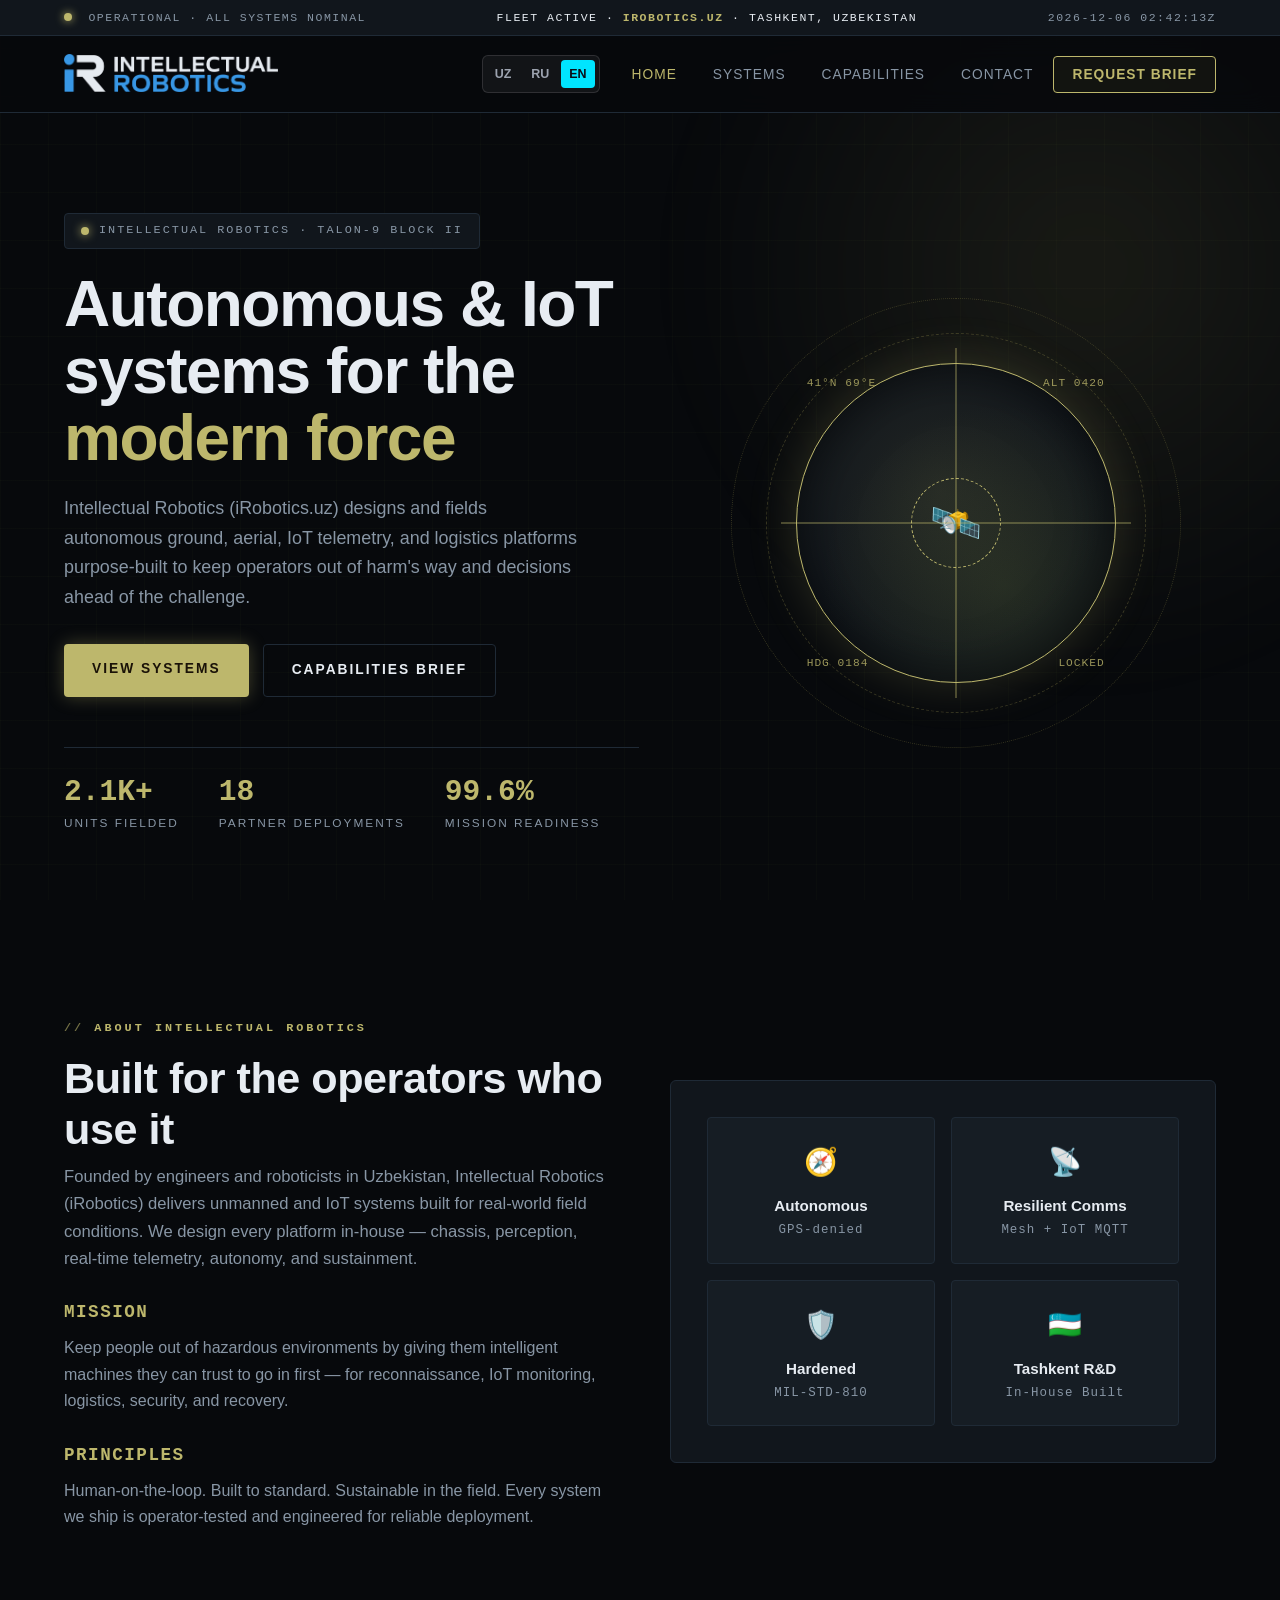
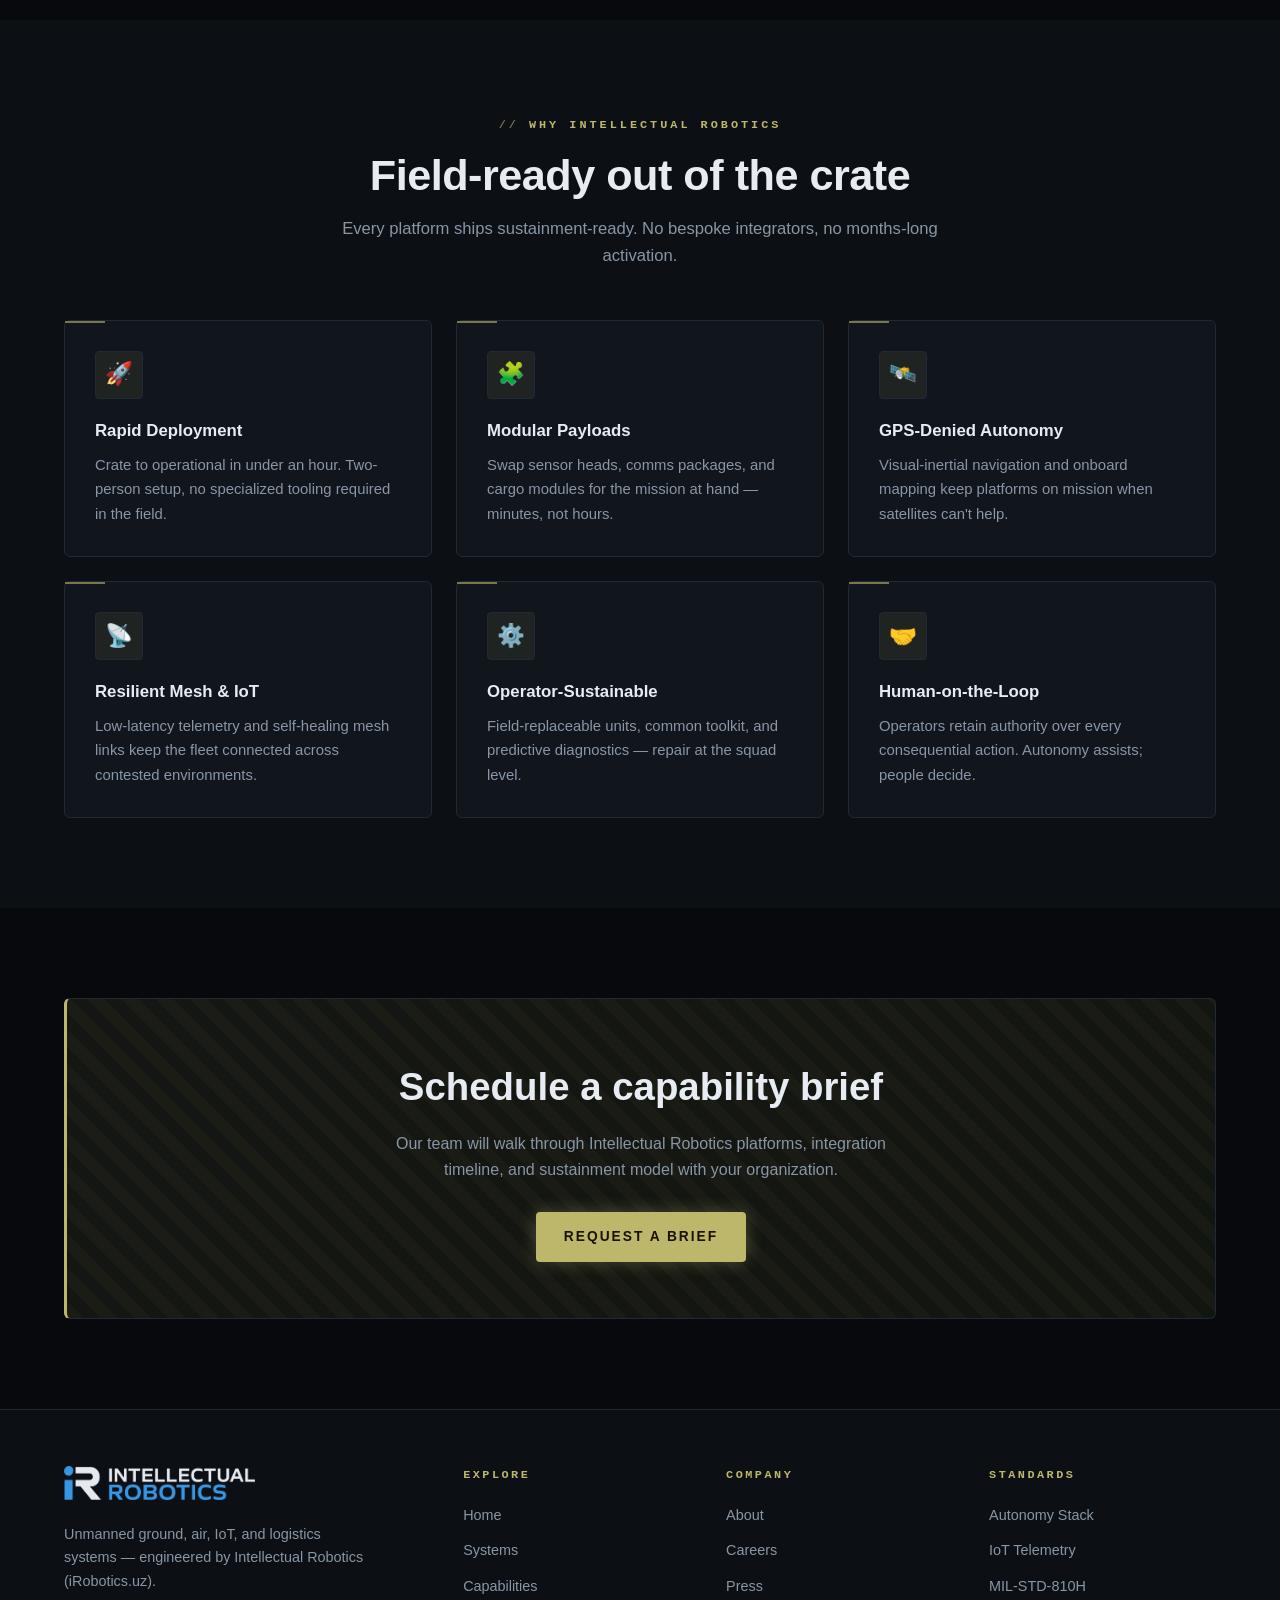
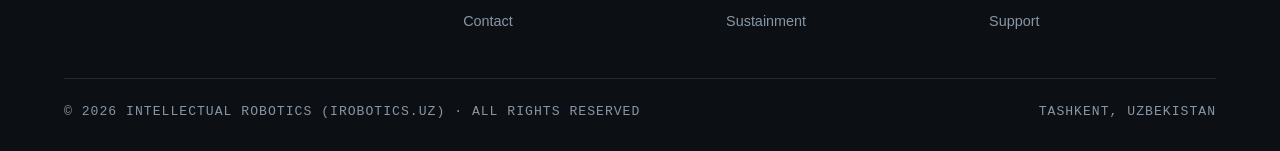
==== index.html @ ad296ce4 "Fix robots.txt sitemap formatting and update Tashkent location" ====
<!DOCTYPE html>
<html lang="en">
<head>
<meta charset="UTF-8" />
<meta name="viewport" content="width=device-width, initial-scale=1.0" />
<title>Intellectual Robotics (iRobotics.uz) — Robotics, IoT & Autonomous Systems in Uzbekistan</title>
<meta name="description" content="Intellectual Robotics (iRobotics.uz) develops autonomous ground vehicles, IoT telemetry systems, and custom robotics in Uzbekistan. Робототехника и IoT в Узбекистане | O'zbekistonda robototexnika va IoT." />
<meta name="keywords" content="Intellectual Robotics, iRobotics, irobotics.uz, robototexnika O'zbekiston, робототехника Ташкент, IoT Uzbekistan, autonomous robots, unmanned systems" />
<link rel="canonical" href="https://irobotics.uz/" />

<!-- Favicons & Styles -->
<link rel="icon" type="image/png" sizes="32x32" href="assets/favicon-32.png" />
<link rel="icon" type="image/png" sizes="180x180" href="assets/favicon.png" />
<link rel="apple-touch-icon" href="assets/favicon.png" />
<link rel="stylesheet" href="style.css" />

<!-- Open Graph (Telegram, LinkedIn, WhatsApp link previews) -->
<meta property="og:type" content="website" />
<meta property="og:url" content="https://irobotics.uz/" />
<meta property="og:site_name" content="Intellectual Robotics" />
<meta property="og:title" content="Intellectual Robotics (iRobotics.uz) — Autonomous Systems & IoT" />
<meta property="og:description" content="Autonomous ground platforms, smart IoT control systems, and robotics engineering in Uzbekistan." />
<meta property="og:image" content="https://irobotics.uz/assets/logo-dark.png" />

<!-- Organization Structured Data for Google Search -->
<script type="application/ld+json">
{
  "@context": "https://schema.org",
  "@type": "Organization",
  "name": "Intellectual Robotics",
  "alternateName": ["iRobotics", "iRobotics.uz"],
  "url": "https://irobotics.uz",
  "logo": "https://irobotics.uz/assets/logo-dark.png",
  "address": {
    "@type": "PostalAddress",
    "addressLocality": "Tashkent",
    "addressCountry": "UZ"
  }
}
</script>
</head>
<body>

<!-- ALERT BAR -->
<div class="alert-bar">
  <div class="container">
    <span><span class="pulse"></span> OPERATIONAL · ALL SYSTEMS NOMINAL</span>
    <span class="stat-line">FLEET ACTIVE · <strong>IROBOTICS.UZ</strong> · TASHKENT, UZBEKISTAN</span>
    <span data-clock>—</span>
  </div>
</div>

<!-- NAVBAR -->
<nav class="nav">
  <div class="container nav-inner">
    <a href="index.html" class="logo" aria-label="Intellectual Robotics — home">
      <img src="assets/logo-dark.png" alt="Intellectual Robotics" class="logo-img" width="901" height="160" />
    </a>
    <div class="lang-switch" aria-label="Language selector">
      <a href="#uz" class="lang-btn" data-lang="uz">UZ</a>
      <a href="#ru" class="lang-btn" data-lang="ru">RU</a>
      <a href="#en" class="lang-btn active" data-lang="en">EN</a>
    </div>
    <button class="nav-toggle" aria-label="Menu">☰</button>
    <ul class="nav-links">
      <li><a href="index.html" class="active">Home</a></li>
      <li><a href="systems.html">Systems</a></li>
      <li><a href="capabilities.html">Capabilities</a></li>
      <li><a href="contact.html">Contact</a></li>
      <li><a href="contact.html" class="nav-cta">Request Brief</a></li>
    </ul>
  </div>
</nav>

<!-- HERO -->
<header class="hero">
  <div class="container hero-grid">
    <div class="hero-copy">
      <span class="hero-badge"><span class="dot"></span> Intellectual Robotics · TALON-9 Block II</span>
      <h1>Autonomous &amp; IoT systems for the <span class="accent">modern force</span></h1>
      <p class="lead">Intellectual Robotics (iRobotics.uz) designs and fields autonomous ground, aerial, IoT telemetry, and logistics platforms purpose-built to keep operators out of harm's way and decisions ahead of the challenge.</p>
      <div class="hero-actions">
        <a href="systems.html" class="btn btn-primary">View Systems</a>
        <a href="capabilities.html" class="btn btn-ghost">Capabilities Brief</a>
      </div>
      <div class="hero-stats">
        <div class="stat">
          <div class="num"><span data-count="2.1" data-suffix="K+">0</span></div>
          <div class="label">Units fielded</div>
        </div>
        <div class="stat">
          <div class="num"><span data-count="18" data-suffix="">0</span></div>
          <div class="label">Partner deployments</div>
        </div>
        <div class="stat">
          <div class="num"><span data-count="99.6" data-suffix="%">0</span></div>
          <div class="label">Mission readiness</div>
        </div>
      </div>
    </div>
    <div class="hero-visual">
      <div class="ring r1"></div>
      <div class="ring r2"></div>
      <div class="reticle">
        <span class="coord tl">41°N 69°E</span>
        <span class="coord tr">ALT 0420</span>
        <span class="coord bl">HDG 0184</span>
        <span class="coord br">LOCKED</span>
        <div class="inner">🛰️</div>
      </div>
    </div>
  </div>
</header>

<!-- ABOUT -->
<section id="about">
  <div class="container about-grid">
    <div class="about-text reveal">
      <span class="eyebrow">About Intellectual Robotics</span>
      <h2 class="section-title">Built for the operators who use it</h2>
      <p class="section-intro">Founded by engineers and roboticists in Uzbekistan, Intellectual Robotics (iRobotics) delivers unmanned and IoT systems built for real-world field conditions. We design every platform in-house — chassis, perception, real-time telemetry, autonomy, and sustainment.</p>
      <h3>Mission</h3>
      <p>Keep people out of hazardous environments by giving them intelligent machines they can trust to go in first — for reconnaissance, IoT monitoring, logistics, security, and recovery.</p>
      <h3>Principles</h3>
      <p>Human-on-the-loop. Built to standard. Sustainable in the field. Every system we ship is operator-tested and engineered for reliable deployment.</p>
    </div>
    <div class="about-visual reveal">
      <div class="about-cell">
        <div class="ico">🧭</div>
        <div class="t">Autonomous</div>
        <div class="d">GPS-denied</div>
      </div>
      <div class="about-cell">
        <div class="ico">📡</div>
        <div class="t">Resilient Comms</div>
        <div class="d">Mesh + IoT MQTT</div>
      </div>
      <div class="about-cell">
        <div class="ico">🛡️</div>
        <div class="t">Hardened</div>
        <div class="d">MIL-STD-810</div>
      </div>
      <div class="about-cell">
        <div class="ico">🇺🇿</div>
        <div class="t">Tashkent R&amp;D</div>
        <div class="d">In-House Built</div>
      </div>
    </div>
  </div>
</section>

<!-- CAPABILITIES OVERVIEW -->
<section id="why" style="background:var(--bg-2);">
  <div class="container">
    <div class="section-head center reveal">
      <span class="eyebrow">Why Intellectual Robotics</span>
      <h2 class="section-title">Field-ready out of the crate</h2>
      <p class="section-intro">Every platform ships sustainment-ready. No bespoke integrators, no months-long activation.</p>
    </div>
    <div class="grid grid-3">
      <div class="card reveal">
        <div class="ico">🚀</div>
        <h3>Rapid Deployment</h3>
        <p>Crate to operational in under an hour. Two-person setup, no specialized tooling required in the field.</p>
      </div>
      <div class="card reveal">
        <div class="ico">🧩</div>
        <h3>Modular Payloads</h3>
        <p>Swap sensor heads, comms packages, and cargo modules for the mission at hand — minutes, not hours.</p>
      </div>
      <div class="card reveal">
        <div class="ico">🛰️</div>
        <h3>GPS-Denied Autonomy</h3>
        <p>Visual-inertial navigation and onboard mapping keep platforms on mission when satellites can't help.</p>
      </div>
      <div class="card reveal">
        <div class="ico">📡</div>
        <h3>Resilient Mesh &amp; IoT</h3>
        <p>Low-latency telemetry and self-healing mesh links keep the fleet connected across contested environments.</p>
      </div>
      <div class="card reveal">
        <div class="ico">⚙️</div>
        <h3>Operator-Sustainable</h3>
        <p>Field-replaceable units, common toolkit, and predictive diagnostics — repair at the squad level.</p>
      </div>
      <div class="card reveal">
        <div class="ico">🤝</div>
        <h3>Human-on-the-Loop</h3>
        <p>Operators retain authority over every consequential action. Autonomy assists; people decide.</p>
      </div>
    </div>
  </div>
</section>

<!-- CTA -->
<section id="cta">
  <div class="container">
    <div class="cta-strip reveal">
      <h2>Schedule a capability brief</h2>
      <p>Our team will walk through Intellectual Robotics platforms, integration timeline, and sustainment model with your organization.</p>
      <a href="contact.html" class="btn btn-primary">Request a Brief</a>
    </div>
  </div>
</section>

<!-- FOOTER -->
<footer class="footer">
  <div class="container">
    <div class="footer-grid">
      <div>
        <a href="index.html" class="logo" aria-label="Intellectual Robotics — home">
          <img src="assets/logo-dark.png" alt="Intellectual Robotics" class="logo-img" width="901" height="160" />
        </a>
        <p class="tag">Unmanned ground, air, IoT, and logistics systems — engineered by Intellectual Robotics (iRobotics.uz).</p>
      </div>
      <div>
        <h4>Explore</h4>
        <ul>
          <li><a href="index.html">Home</a></li>
          <li><a href="systems.html">Systems</a></li>
          <li><a href="capabilities.html">Capabilities</a></li>
          <li><a href="contact.html">Contact</a></li>
        </ul>
      </div>
      <div>
        <h4>Company</h4>
        <ul>
          <li><a href="#about">About</a></li>
          <li><a href="contact.html">Careers</a></li>
          <li><a href="contact.html">Press</a></li>
          <li><a href="contact.html">Sustainment</a></li>
        </ul>
      </div>
      <div>
        <h4>Standards</h4>
        <ul>
          <li><a href="capabilities.html">Autonomy Stack</a></li>
          <li><a href="capabilities.html">IoT Telemetry</a></li>
          <li><a href="capabilities.html">MIL-STD-810H</a></li>
          <li><a href="contact.html">Support</a></li>
        </ul>
      </div>
    </div>
    <div class="footer-bottom">
      <span>© <span data-year>2026</span> INTELLECTUAL ROBOTICS (IROBOTICS.UZ) · ALL RIGHTS RESERVED</span>
      <span>TASHKENT, UZBEKISTAN</span>
    </div>
  </div>
</footer>

<script src="script.js"></script>
</body>
</html>
---- style.css ----
/* ============================================
   SENTINEL Defense Systems — Tactical Dark Theme
   Shared stylesheet for all pages
   ============================================ */

:root {
  --bg: #07090c;
  --bg-2: #0c1014;
  --panel: #11161c;
  --panel-2: #161d24;
  --border: #1f2a36;
  --text: #e7ecf2;
  --muted: #8896a5;
  --amber: #BDB76C;
  --amber-dim: #8a8447;
  --olive: #708238;
  --steel: #6b8aa6;
  --danger: #c64a3b;
  --glow: rgba(189, 183, 108, 0.32);
  --radius: 6px;
  --maxw: 1200px;
  --font: "Inter", "Segoe UI", "Helvetica Neue", Arial, sans-serif;
  --mono: "JetBrains Mono", "Consolas", "Menlo", monospace;
}

* { margin: 0; padding: 0; box-sizing: border-box; }

html { scroll-behavior: smooth; }

body {
  background: var(--bg);
  color: var(--text);
  font-family: var(--font);
  line-height: 1.65;
  overflow-x: hidden;
  -webkit-font-smoothing: antialiased;
}

/* Tactical grid + topo backdrop */
body::before {
  content: "";
  position: fixed;
  inset: 0;
  background-image:
    linear-gradient(rgba(112, 130, 56, 0.04) 1px, transparent 1px),
    linear-gradient(90deg, rgba(112, 130, 56, 0.04) 1px, transparent 1px);
  background-size: 48px 48px;
  z-index: -2;
  pointer-events: none;
}
body::after {
  content: "";
  position: fixed;
  top: -20%;
  right: -20%;
  width: 70vw;
  height: 70vw;
  background:
    radial-gradient(circle, rgba(189, 183, 108, 0.10), transparent 65%);
  filter: blur(40px);
  z-index: -1;
  pointer-events: none;
}

a { color: inherit; text-decoration: none; }
img { max-width: 100%; display: block; }

.container {
  width: 100%;
  max-width: var(--maxw);
  margin: 0 auto;
  padding: 0 24px;
}

/* ============================================
   ALERT BAR
   ============================================ */
.alert-bar {
  background: var(--panel);
  border-bottom: 1px solid var(--border);
  font-family: var(--mono);
  font-size: 0.72rem;
  letter-spacing: 1.5px;
  text-transform: uppercase;
  color: var(--muted);
}
.alert-bar .container {
  display: flex;
  justify-content: space-between;
  align-items: center;
  padding-top: 8px;
  padding-bottom: 8px;
  flex-wrap: wrap;
  gap: 8px;
}
.alert-bar .pulse {
  display: inline-block;
  width: 8px;
  height: 8px;
  border-radius: 50%;
  background: var(--amber);
  margin-right: 8px;
  box-shadow: 0 0 8px var(--amber);
  animation: pulse 2s ease-in-out infinite;
}
@keyframes pulse {
  0%,100% { opacity: 1; }
  50% { opacity: 0.35; }
}
.alert-bar .stat-line { color: var(--text); }
.alert-bar .stat-line strong { color: var(--amber); font-weight: 600; }

/* ============================================
   NAVBAR
   ============================================ */
.nav {
  position: sticky;
  top: 0;
  z-index: 100;
  background: rgba(7, 9, 12, 0.88);
  backdrop-filter: blur(12px);
  border-bottom: 1px solid var(--border);
}
.nav-inner {
  display: flex;
  align-items: center;
  justify-content: space-between;
  height: 76px;
}
.logo {
  display: inline-flex;
  align-items: center;
  flex-shrink: 0;
  line-height: 0;
  transition: opacity 0.2s;
}
.logo:hover { opacity: 0.82; }
.logo:focus-visible {
  outline: 1px solid var(--amber);
  outline-offset: 6px;
  border-radius: 2px;
}
.logo-img {
  display: block;
  height: 38px;
  width: auto;
  /* optical lift so the wordmark sits on the nav's visual centre line */
  transform: translateY(-1px);
}
.footer .logo-img { height: 34px; transform: none; }

.nav-links {
  display: flex;
  gap: 4px;
  list-style: none;
  align-items: center;
}
.nav-links a {
  padding: 9px 16px;
  border-radius: 4px;
  font-size: 0.86rem;
  font-weight: 500;
  letter-spacing: 1px;
  text-transform: uppercase;
  color: var(--muted);
  transition: color 0.2s, background 0.2s;
}
.nav-links a:hover { color: var(--text); background: var(--panel-2); }
.nav-links a.active { color: var(--amber); }

.nav-cta {
  padding: 10px 18px !important;
  border: 1px solid var(--amber);
  border-radius: 4px;
  color: var(--amber) !important;
  background: rgba(189, 183, 108, 0.06);
  font-weight: 700 !important;
}
.nav-cta:hover {
  background: var(--amber) !important;
  color: #1a1207 !important;
  box-shadow: 0 0 18px var(--glow);
}

.nav-toggle {
  display: none;
  background: none;
  border: 1px solid var(--border);
  border-radius: 4px;
  color: var(--text);
  font-size: 1.4rem;
  width: 44px;
  height: 44px;
  cursor: pointer;
}

.lang-switch {
  display: inline-flex;
  gap: 4px;
  background: rgba(255, 255, 255, 0.05);
  padding: 4px;
  border-radius: 6px;
  border: 1px solid rgba(255, 255, 255, 0.12);
  margin-left: auto;
  margin-right: 16px;
}
.lang-btn {
  padding: 4px 8px;
  font-size: 0.78rem;
  font-weight: 600;
  color: var(--text-muted, #9ca3af);
  text-decoration: none;
  border-radius: 4px;
  transition: 0.2s ease;
}
.lang-btn.active,
.lang-btn:hover {
  background: var(--accent, #00e5ff);
  color: #0a0e17;
}

/* ============================================
   BUTTONS
   ============================================ */
.btn {
  display: inline-block;
  padding: 14px 28px;
  border-radius: 4px;
  font-weight: 700;
  font-size: 0.86rem;
  letter-spacing: 2px;
  text-transform: uppercase;
  cursor: pointer;
  border: none;
  transition: transform 0.15s, box-shadow 0.2s, background 0.2s;
}
.btn-primary {
  background: var(--amber);
  color: #1a1207;
  box-shadow: 0 0 18px var(--glow);
}
.btn-primary:hover { transform: translateY(-2px); box-shadow: 0 0 28px var(--glow); }
.btn-ghost {
  background: transparent;
  border: 1px solid var(--border);
  color: var(--text);
}
.btn-ghost:hover { border-color: var(--amber); color: var(--amber); }

/* ============================================
   SECTION HELPERS
   ============================================ */
section { padding: 90px 0; position: relative; }

.eyebrow {
  display: inline-block;
  font-family: var(--mono);
  font-size: 0.74rem;
  letter-spacing: 3px;
  text-transform: uppercase;
  color: var(--amber);
  font-weight: 600;
  margin-bottom: 14px;
}
.eyebrow::before { content: "// "; opacity: 0.6; }

.section-title {
  font-size: clamp(1.8rem, 3.6vw, 2.7rem);
  font-weight: 800;
  line-height: 1.18;
  letter-spacing: -0.5px;
}
.section-intro {
  color: var(--muted);
  max-width: 640px;
  margin-top: 14px;
  font-size: 1.04rem;
}
.section-head { margin-bottom: 50px; }
.center { text-align: center; }
.center .section-intro { margin-left: auto; margin-right: auto; }

/* ============================================
   HERO
   ============================================ */
.hero {
  padding: 100px 0 90px;
  position: relative;
  overflow: hidden;
}
.hero-grid {
  display: grid;
  grid-template-columns: 1.05fr 0.95fr;
  gap: 56px;
  align-items: center;
}
.hero-badge {
  display: inline-flex;
  align-items: center;
  gap: 10px;
  padding: 7px 16px;
  border: 1px solid var(--border);
  border-radius: 4px;
  font-family: var(--mono);
  font-size: 0.74rem;
  letter-spacing: 2px;
  text-transform: uppercase;
  color: var(--muted);
  margin-bottom: 22px;
  background: var(--panel);
}
.hero-badge .dot {
  width: 8px; height: 8px; border-radius: 50%;
  background: var(--amber);
  box-shadow: 0 0 10px var(--amber);
}
.hero h1 {
  font-size: clamp(2.4rem, 5.4vw, 4rem);
  font-weight: 800;
  line-height: 1.05;
  letter-spacing: -1.5px;
}
.hero h1 .accent {
  color: var(--amber);
  position: relative;
  display: inline-block;
}
.hero p.lead {
  color: var(--muted);
  font-size: 1.12rem;
  margin: 22px 0 32px;
  max-width: 520px;
}
.hero-actions { display: flex; gap: 14px; flex-wrap: wrap; }
.hero-stats {
  display: flex;
  gap: 40px;
  margin-top: 50px;
  flex-wrap: wrap;
  padding-top: 30px;
  border-top: 1px solid var(--border);
}
.stat .num {
  font-family: var(--mono);
  font-size: 1.85rem;
  font-weight: 700;
  color: var(--amber);
  line-height: 1;
}
.stat .label {
  font-size: 0.74rem;
  color: var(--muted);
  letter-spacing: 2px;
  text-transform: uppercase;
  margin-top: 6px;
}

/* Hero visual — targeting reticle */
.hero-visual {
  position: relative;
  height: 440px;
  display: grid;
  place-items: center;
}
.reticle {
  width: 320px;
  height: 320px;
  border: 1.5px solid var(--amber);
  border-radius: 50%;
  position: relative;
  box-shadow: 0 0 50px rgba(189, 183, 108, 0.2), inset 0 0 50px rgba(0,0,0,0.6);
  background:
    radial-gradient(circle at 45% 40%, rgba(189,183,108,0.10), transparent 65%),
    radial-gradient(circle at 65% 70%, rgba(112,130,56,0.18), transparent 60%),
    var(--panel);
  display: grid;
  place-items: center;
}
.reticle::before, .reticle::after {
  content: "";
  position: absolute;
  background: var(--amber);
  opacity: 0.7;
}
.reticle::before { left: 50%; top: -16px; bottom: -16px; width: 1px; transform: translateX(-50%); }
.reticle::after { top: 50%; left: -16px; right: -16px; height: 1px; transform: translateY(-50%); }
.reticle .inner {
  width: 90px;
  height: 90px;
  border: 1px dashed var(--amber);
  border-radius: 50%;
  display: grid;
  place-items: center;
  font-size: 2.6rem;
  animation: pulse 3s ease-in-out infinite;
}
.ring {
  position: absolute;
  border: 1px dashed var(--amber-dim);
  border-radius: 50%;
  opacity: 0.35;
}
.ring.r1 { width: 380px; height: 380px; animation: spin 22s linear infinite; }
.ring.r2 { width: 450px; height: 450px; border-style: dotted; animation: spin 32s linear infinite reverse; }
.coord {
  position: absolute;
  font-family: var(--mono);
  font-size: 0.7rem;
  color: var(--amber);
  opacity: 0.8;
  letter-spacing: 1px;
}
.coord.tl { top: 10px; left: 10px; }
.coord.tr { top: 10px; right: 10px; }
.coord.bl { bottom: 10px; left: 10px; }
.coord.br { bottom: 10px; right: 10px; }

@keyframes spin { to { transform: rotate(360deg); } }

/* ============================================
   ABOUT
   ============================================ */
.about-grid {
  display: grid;
  grid-template-columns: 1fr 1fr;
  gap: 60px;
  align-items: center;
}
.about-visual {
  background: var(--panel);
  border: 1px solid var(--border);
  border-radius: var(--radius);
  padding: 36px;
  display: grid;
  grid-template-columns: 1fr 1fr;
  gap: 16px;
}
.about-cell {
  background: var(--panel-2);
  border: 1px solid var(--border);
  border-radius: 4px;
  padding: 22px 18px;
  text-align: center;
}
.about-cell .ico { font-size: 1.7rem; }
.about-cell .t { font-weight: 700; margin-top: 8px; font-size: 0.95rem; }
.about-cell .d { font-size: 0.78rem; color: var(--muted); font-family: var(--mono); letter-spacing: 1px; margin-top: 2px; }

.about-text h3 {
  margin-top: 26px;
  font-size: 1.1rem;
  font-family: var(--mono);
  letter-spacing: 1.5px;
  text-transform: uppercase;
  color: var(--amber);
}
.about-text p { color: var(--muted); margin-top: 8px; }

/* ============================================
   CARDS / GRID
   ============================================ */
.grid {
  display: grid;
  gap: 24px;
}
.grid-3 { grid-template-columns: repeat(3, 1fr); }
.grid-2 { grid-template-columns: repeat(2, 1fr); }
.grid-4 { grid-template-columns: repeat(4, 1fr); }

.card {
  background: var(--panel);
  border: 1px solid var(--border);
  border-radius: var(--radius);
  padding: 30px;
  transition: transform 0.2s, border-color 0.2s, box-shadow 0.2s;
  position: relative;
}
.card::before {
  content: "";
  position: absolute;
  top: 0; left: 0;
  width: 40px;
  height: 2px;
  background: var(--amber);
  opacity: 0.6;
}
.card:hover {
  transform: translateY(-4px);
  border-color: var(--amber-dim);
  box-shadow: 0 14px 40px rgba(0, 0, 0, 0.5);
}
.card .ico {
  width: 48px;
  height: 48px;
  display: grid;
  place-items: center;
  border-radius: 4px;
  background: rgba(189, 183, 108, 0.08);
  border: 1px solid var(--border);
  font-size: 1.4rem;
  margin-bottom: 18px;
}
.card h3 { font-size: 1.05rem; font-weight: 700; }
.card p { color: var(--muted); margin-top: 8px; font-size: 0.93rem; }

/* System / product cards */
.product-card {
  background: var(--panel);
  border: 1px solid var(--border);
  border-radius: var(--radius);
  overflow: hidden;
  transition: transform 0.2s, border-color 0.2s, box-shadow 0.2s;
  position: relative;
}
.product-card::before {
  content: "";
  position: absolute;
  top: 0; left: 0;
  width: 60px;
  height: 2px;
  background: var(--amber);
  z-index: 2;
}
.product-card:hover {
  transform: translateY(-4px);
  border-color: var(--amber-dim);
  box-shadow: 0 16px 44px rgba(0,0,0,0.55);
}
.product-art {
  height: 210px;
  display: grid;
  place-items: center;
  font-size: 4.4rem;
  background:
    repeating-linear-gradient(45deg, rgba(189,183,108,0.03) 0 10px, transparent 10px 20px),
    radial-gradient(circle at 50% 50%, rgba(189,183,108,0.12), transparent 65%),
    var(--panel-2);
  border-bottom: 1px solid var(--border);
  position: relative;
}
.product-art .designation {
  position: absolute;
  top: 14px;
  right: 14px;
  font-family: var(--mono);
  font-size: 0.7rem;
  letter-spacing: 1.5px;
  color: var(--amber);
  background: rgba(0,0,0,0.5);
  padding: 4px 8px;
  border: 1px solid var(--border);
  border-radius: 3px;
}
.product-body { padding: 28px; }
.product-tag {
  font-family: var(--mono);
  font-size: 0.72rem;
  letter-spacing: 2px;
  text-transform: uppercase;
  color: var(--amber);
  font-weight: 600;
}
.product-body h3 { font-size: 1.4rem; margin: 8px 0 12px; font-weight: 800; }
.product-body p { color: var(--muted); font-size: 0.94rem; }
.product-specs {
  list-style: none;
  margin: 20px 0 4px;
  display: flex;
  flex-direction: column;
  gap: 8px;
}
.product-specs li {
  display: flex;
  justify-content: space-between;
  font-size: 0.84rem;
  padding-bottom: 8px;
  border-bottom: 1px solid var(--border);
  font-family: var(--mono);
  letter-spacing: 0.5px;
}
.product-specs li span:first-child { color: var(--muted); text-transform: uppercase; font-size: 0.74rem; letter-spacing: 1.5px; }
.product-specs li span:last-child { color: var(--text); font-weight: 600; }
.action-row {
  display: flex;
  align-items: center;
  justify-content: space-between;
  margin-top: 22px;
}
.classification {
  font-family: var(--mono);
  font-size: 0.7rem;
  letter-spacing: 1.5px;
  color: var(--muted);
}

/* ============================================
   CAPABILITY / SPEC ROWS
   ============================================ */
.spec-row {
  display: grid;
  grid-template-columns: 1fr 1fr;
  gap: 50px;
  align-items: center;
  margin-bottom: 70px;
}
.spec-row:last-child { margin-bottom: 0; }
.spec-row.reverse .spec-visual { order: -1; }
.spec-visual {
  background: var(--panel);
  border: 1px solid var(--border);
  border-radius: var(--radius);
  height: 300px;
  display: grid;
  place-items: center;
  font-size: 5rem;
  background-image:
    repeating-linear-gradient(45deg, rgba(189,183,108,0.03) 0 10px, transparent 10px 20px),
    radial-gradient(circle at 50% 45%, rgba(112,130,56,0.16), transparent 60%);
  position: relative;
}
.spec-visual .frame-corners::before,
.spec-visual .frame-corners::after,
.spec-visual::before,
.spec-visual::after {
  content: "";
  position: absolute;
  width: 22px;
  height: 22px;
  border: 1.5px solid var(--amber);
}
.spec-visual::before { top: 10px; left: 10px; border-right: none; border-bottom: none; }
.spec-visual::after { top: 10px; right: 10px; border-left: none; border-bottom: none; }
.spec-visual .frame-corners::before { bottom: 10px; left: 10px; border-right: none; border-top: none; }
.spec-visual .frame-corners::after { bottom: 10px; right: 10px; border-left: none; border-top: none; }

.spec-text h3 { font-size: 1.5rem; font-weight: 800; }
.spec-text p { color: var(--muted); margin-top: 10px; }
.spec-list { list-style: none; margin-top: 20px; display: flex; flex-direction: column; gap: 11px; }
.spec-list li {
  display: flex; gap: 12px; align-items: flex-start;
  font-size: 0.94rem; color: var(--muted);
}
.spec-list li::before {
  content: "▸"; color: var(--amber); font-weight: 700;
}

.metric-bar {
  display: grid;
  grid-template-columns: repeat(4, 1fr);
  gap: 16px;
  margin-top: 40px;
}
.metric {
  background: var(--panel);
  border: 1px solid var(--border);
  border-radius: var(--radius);
  padding: 26px 18px;
  text-align: center;
  position: relative;
}
.metric::before {
  content: "";
  position: absolute;
  top: 0; left: 0;
  width: 28px;
  height: 2px;
  background: var(--amber);
}
.metric .big {
  font-family: var(--mono);
  font-size: 2rem;
  font-weight: 700;
  color: var(--amber);
  line-height: 1;
}
.metric .cap {
  font-size: 0.72rem;
  color: var(--muted);
  margin-top: 8px;
  letter-spacing: 2px;
  text-transform: uppercase;
}

/* ============================================
   CTA STRIP
   ============================================ */
.cta-strip {
  background:
    repeating-linear-gradient(45deg, rgba(189,183,108,0.04) 0 12px, transparent 12px 24px),
    linear-gradient(135deg, rgba(189, 183, 108, 0.08), rgba(112, 130, 56, 0.10));
  border: 1px solid var(--border);
  border-left: 3px solid var(--amber);
  border-radius: 6px;
  padding: 56px 48px;
  text-align: center;
}
.cta-strip h2 { font-size: clamp(1.7rem, 3.4vw, 2.4rem); font-weight: 800; }
.cta-strip p { color: var(--muted); margin: 12px auto 28px; max-width: 540px; }

/* ============================================
   CONTACT
   ============================================ */
.contact-grid {
  display: grid;
  grid-template-columns: 0.9fr 1.1fr;
  gap: 48px;
}
.contact-info .info-item {
  display: flex;
  gap: 16px;
  padding: 22px 0;
  border-bottom: 1px solid var(--border);
}
.contact-info .info-item:last-child { border-bottom: none; }
.info-ico {
  width: 46px; height: 46px;
  flex-shrink: 0;
  display: grid; place-items: center;
  border-radius: 4px;
  background: rgba(189,183,108,0.08);
  border: 1px solid var(--border);
  font-size: 1.2rem;
}
.info-item .it-title { font-weight: 700; font-size: 0.85rem; letter-spacing: 1.5px; text-transform: uppercase; color: var(--amber); }
.info-item .it-sub { color: var(--muted); font-size: 0.92rem; font-family: var(--mono); margin-top: 4px; }

.form {
  background: var(--panel);
  border: 1px solid var(--border);
  border-radius: var(--radius);
  padding: 36px;
  border-left: 3px solid var(--amber);
}
.field { margin-bottom: 18px; }
.field label {
  display: block;
  font-size: 0.74rem;
  font-weight: 700;
  letter-spacing: 2px;
  text-transform: uppercase;
  margin-bottom: 8px;
  color: var(--amber);
  font-family: var(--mono);
}
.field input,
.field select,
.field textarea {
  width: 100%;
  background: var(--bg-2);
  border: 1px solid var(--border);
  border-radius: 4px;
  padding: 12px 14px;
  color: var(--text);
  font-family: var(--font);
  font-size: 0.95rem;
  transition: border-color 0.2s, box-shadow 0.2s;
}
.field input:focus,
.field select:focus,
.field textarea:focus {
  outline: none;
  border-color: var(--amber);
  box-shadow: 0 0 0 3px rgba(189, 183, 108, 0.12);
}
.field textarea { resize: vertical; min-height: 120px; }
.form-row { display: grid; grid-template-columns: 1fr 1fr; gap: 16px; }
.form-note {
  display: none;
  margin-top: 14px;
  padding: 12px 14px;
  border-radius: 4px;
  background: rgba(189, 183, 108, 0.1);
  border: 1px solid var(--amber-dim);
  color: var(--amber);
  font-size: 0.88rem;
  font-family: var(--mono);
  letter-spacing: 1px;
}
.form-note.show { display: block; }
.itar-notice {
  margin-top: 14px;
  padding: 14px 16px;
  border: 1px dashed var(--border);
  border-radius: 4px;
  font-size: 0.8rem;
  color: var(--muted);
  line-height: 1.55;
}

/* ============================================
   FAQ
   ============================================ */
.faq-item {
  background: var(--panel);
  border: 1px solid var(--border);
  border-radius: 4px;
  margin-bottom: 12px;
  overflow: hidden;
}
.faq-q {
  padding: 18px 22px;
  font-weight: 600;
  cursor: pointer;
  display: flex;
  justify-content: space-between;
  align-items: center;
}
.faq-q .plus { color: var(--amber); font-size: 1.3rem; transition: transform 0.2s; }
.faq-item.open .faq-q .plus { transform: rotate(45deg); }
.faq-a {
  max-height: 0;
  overflow: hidden;
  transition: max-height 0.3s ease;
  color: var(--muted);
  padding: 0 22px;
  font-size: 0.94rem;
}
.faq-item.open .faq-a { max-height: 280px; padding-bottom: 20px; }

/* ============================================
   FOOTER
   ============================================ */
.footer {
  border-top: 1px solid var(--border);
  background: var(--bg-2);
  padding: 56px 0 30px;
}
.footer-grid {
  display: grid;
  grid-template-columns: 1.6fr 1fr 1fr 1fr;
  gap: 36px;
}
.footer p.tag { color: var(--muted); font-size: 0.9rem; margin-top: 14px; max-width: 300px; }
.footer h4 {
  font-family: var(--mono);
  font-size: 0.74rem;
  text-transform: uppercase;
  letter-spacing: 2.5px;
  color: var(--amber);
  margin-bottom: 16px;
}
.footer ul { list-style: none; display: flex; flex-direction: column; gap: 9px; }
.footer ul a { color: var(--muted); font-size: 0.9rem; }
.footer ul a:hover { color: var(--text); }
.footer-bottom {
  margin-top: 44px;
  padding-top: 22px;
  border-top: 1px solid var(--border);
  display: flex;
  justify-content: space-between;
  flex-wrap: wrap;
  gap: 10px;
  color: var(--muted);
  font-size: 0.82rem;
  font-family: var(--mono);
  letter-spacing: 1px;
}

/* ============================================
   SCROLL REVEAL
   ============================================ */
.reveal {
  opacity: 0;
  transform: translateY(28px);
  transition: opacity 0.6s ease, transform 0.6s ease;
}
.reveal.visible { opacity: 1; transform: none; }

/* ============================================
   RESPONSIVE
   ============================================ */
@media (max-width: 940px) {
  .hero-grid,
  .about-grid,
  .spec-row,
  .contact-grid { grid-template-columns: 1fr; }
  .spec-row.reverse .spec-visual { order: 0; }
  .grid-3, .grid-4 { grid-template-columns: repeat(2, 1fr); }
  .footer-grid { grid-template-columns: 1fr 1fr; }
  .hero-visual { height: 380px; }
  .metric-bar { grid-template-columns: repeat(2, 1fr); }

  .nav-toggle { display: block; }
  .nav-links {
    position: absolute;
    top: 76px;
    left: 0;
    right: 0;
    background: var(--bg-2);
    border-bottom: 1px solid var(--border);
    flex-direction: column;
    align-items: stretch;
    padding: 12px 24px 20px;
    gap: 4px;
    display: none;
  }
  .nav-links.open { display: flex; }
  .nav-links a { padding: 12px 14px; }
  .logo-img { height: 34px; }
}
@media (max-width: 560px) {
  section { padding: 64px 0; }
  .grid-3, .grid-2, .grid-4, .footer-grid, .form-row { grid-template-columns: 1fr; }
  .hero { padding: 64px 0; }
  .cta-strip { padding: 40px 22px; }
  .form { padding: 24px; }
  .reticle { width: 240px; height: 240px; }
  .logo-img { height: 28px; }
  .footer .logo-img { height: 30px; }
}
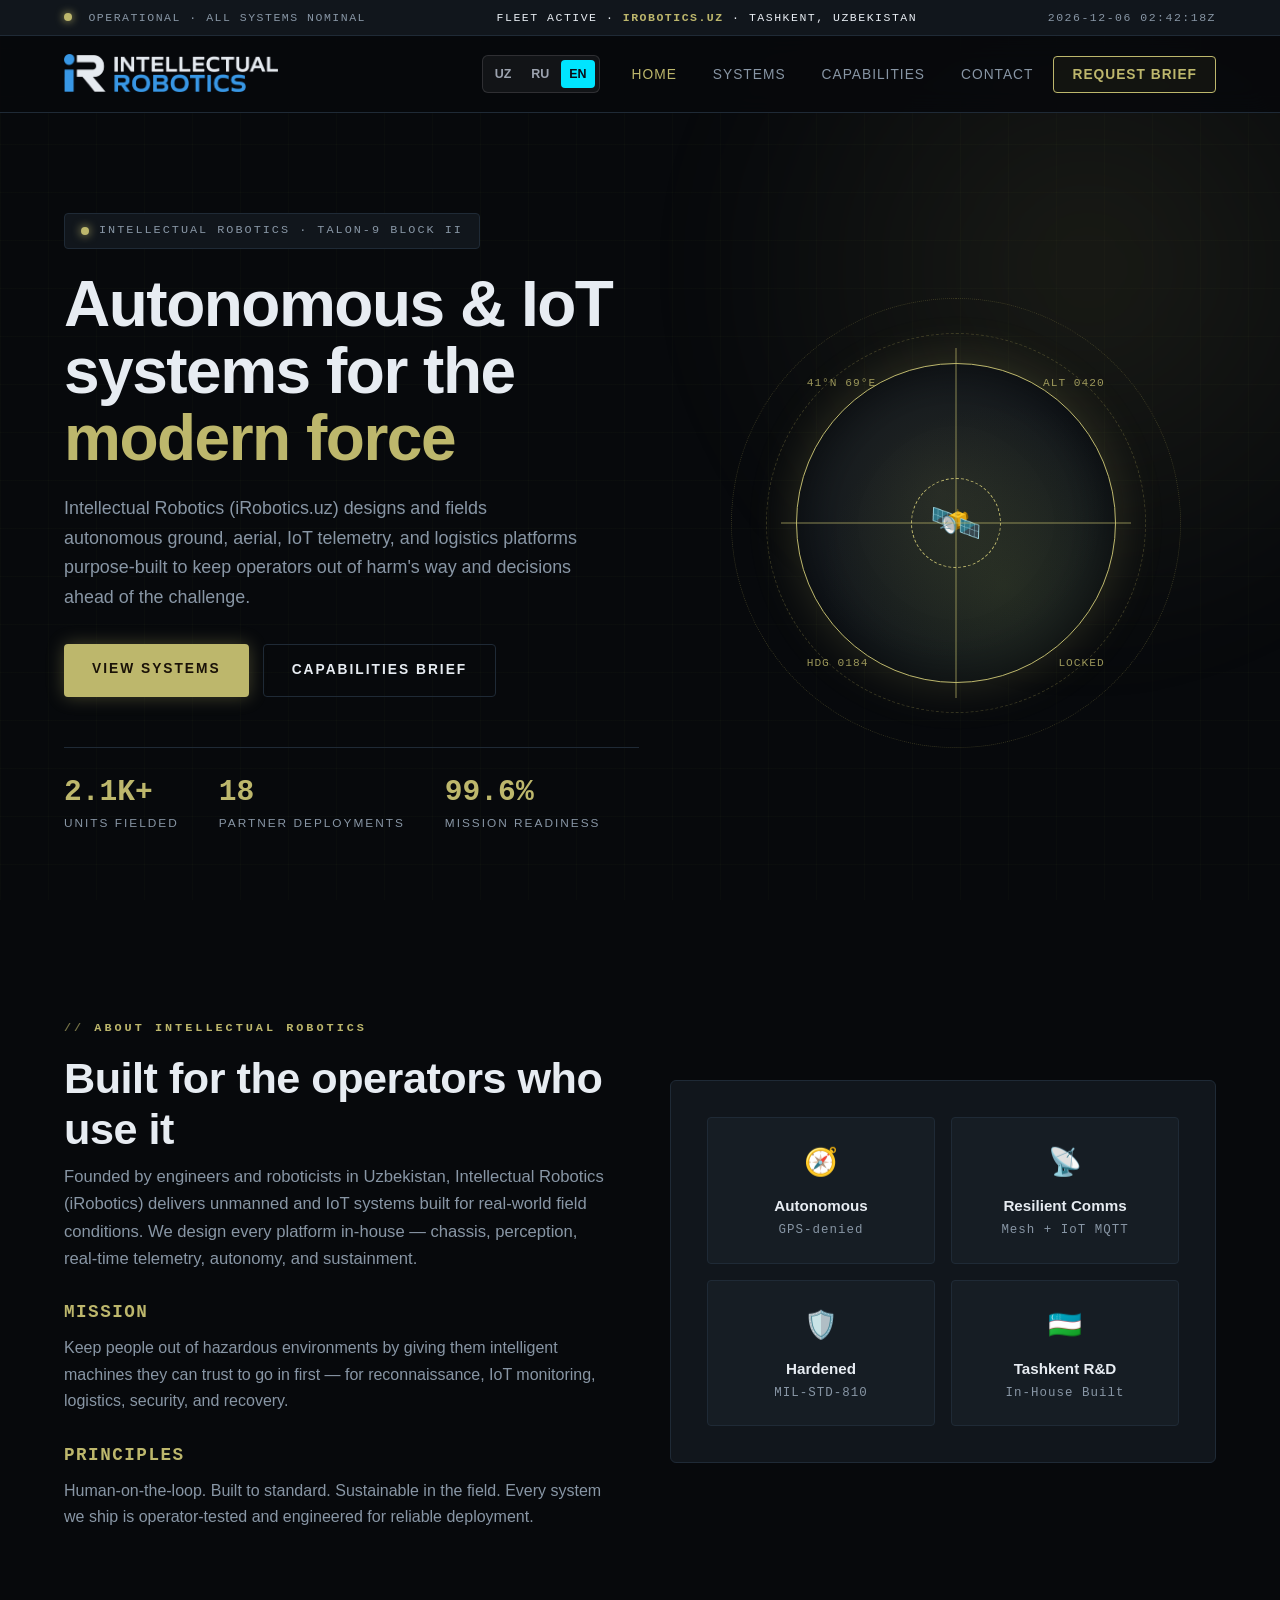
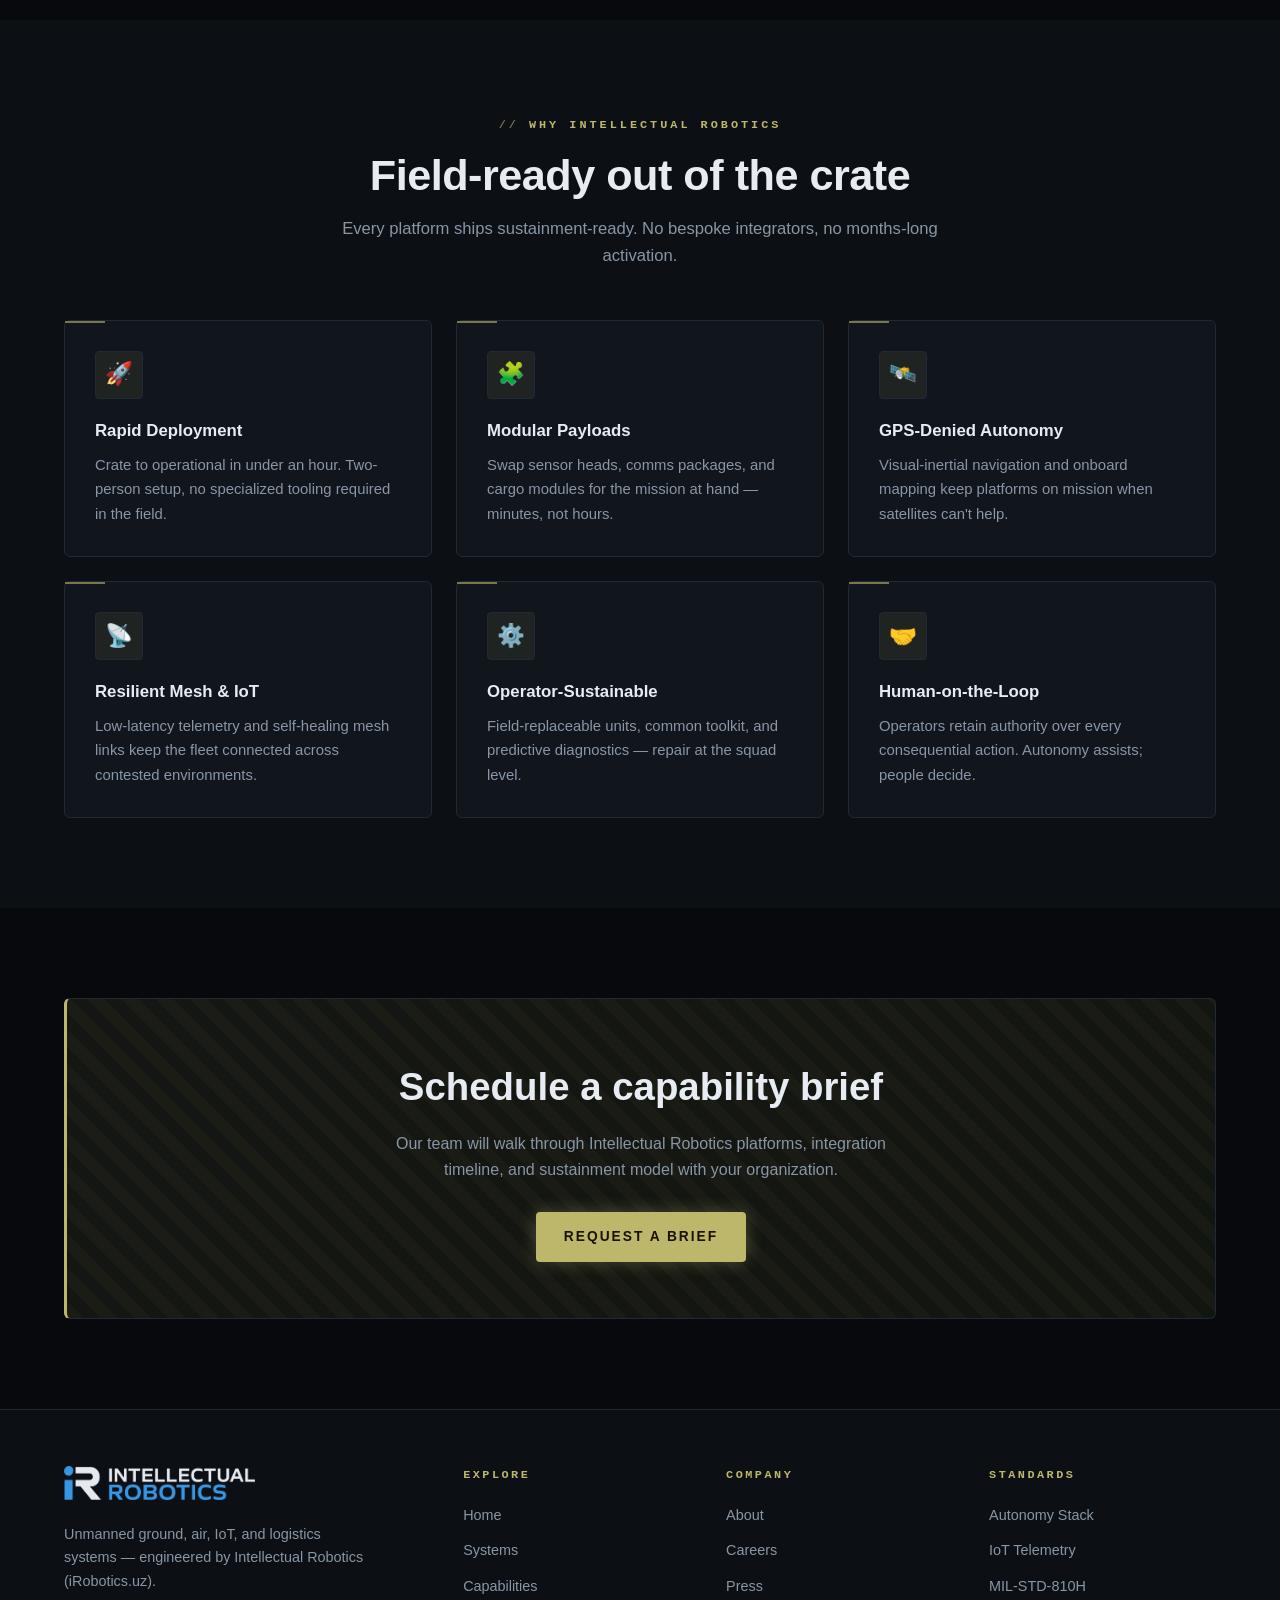
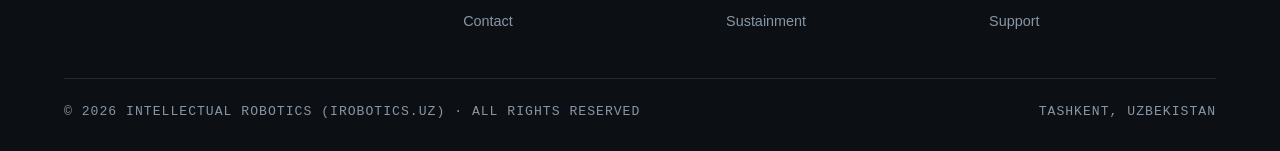
==== commit cfc40758: "Add Google verification tag" ====
--- a/index.html
+++ b/index.html
@@ -23,6 +23,7 @@
 <meta property="og:image" content="https://irobotics.uz/assets/logo-dark.png" />
 
 <!-- Organization Structured Data for Google Search -->
+ <meta name="google-site-verification" content="H_Dh1ojMZ9bVuyw36K4FxcfKA67ukcJG_e9ryfA-Ou4" />
 <script type="application/ld+json">
 {
   "@context": "https://schema.org",
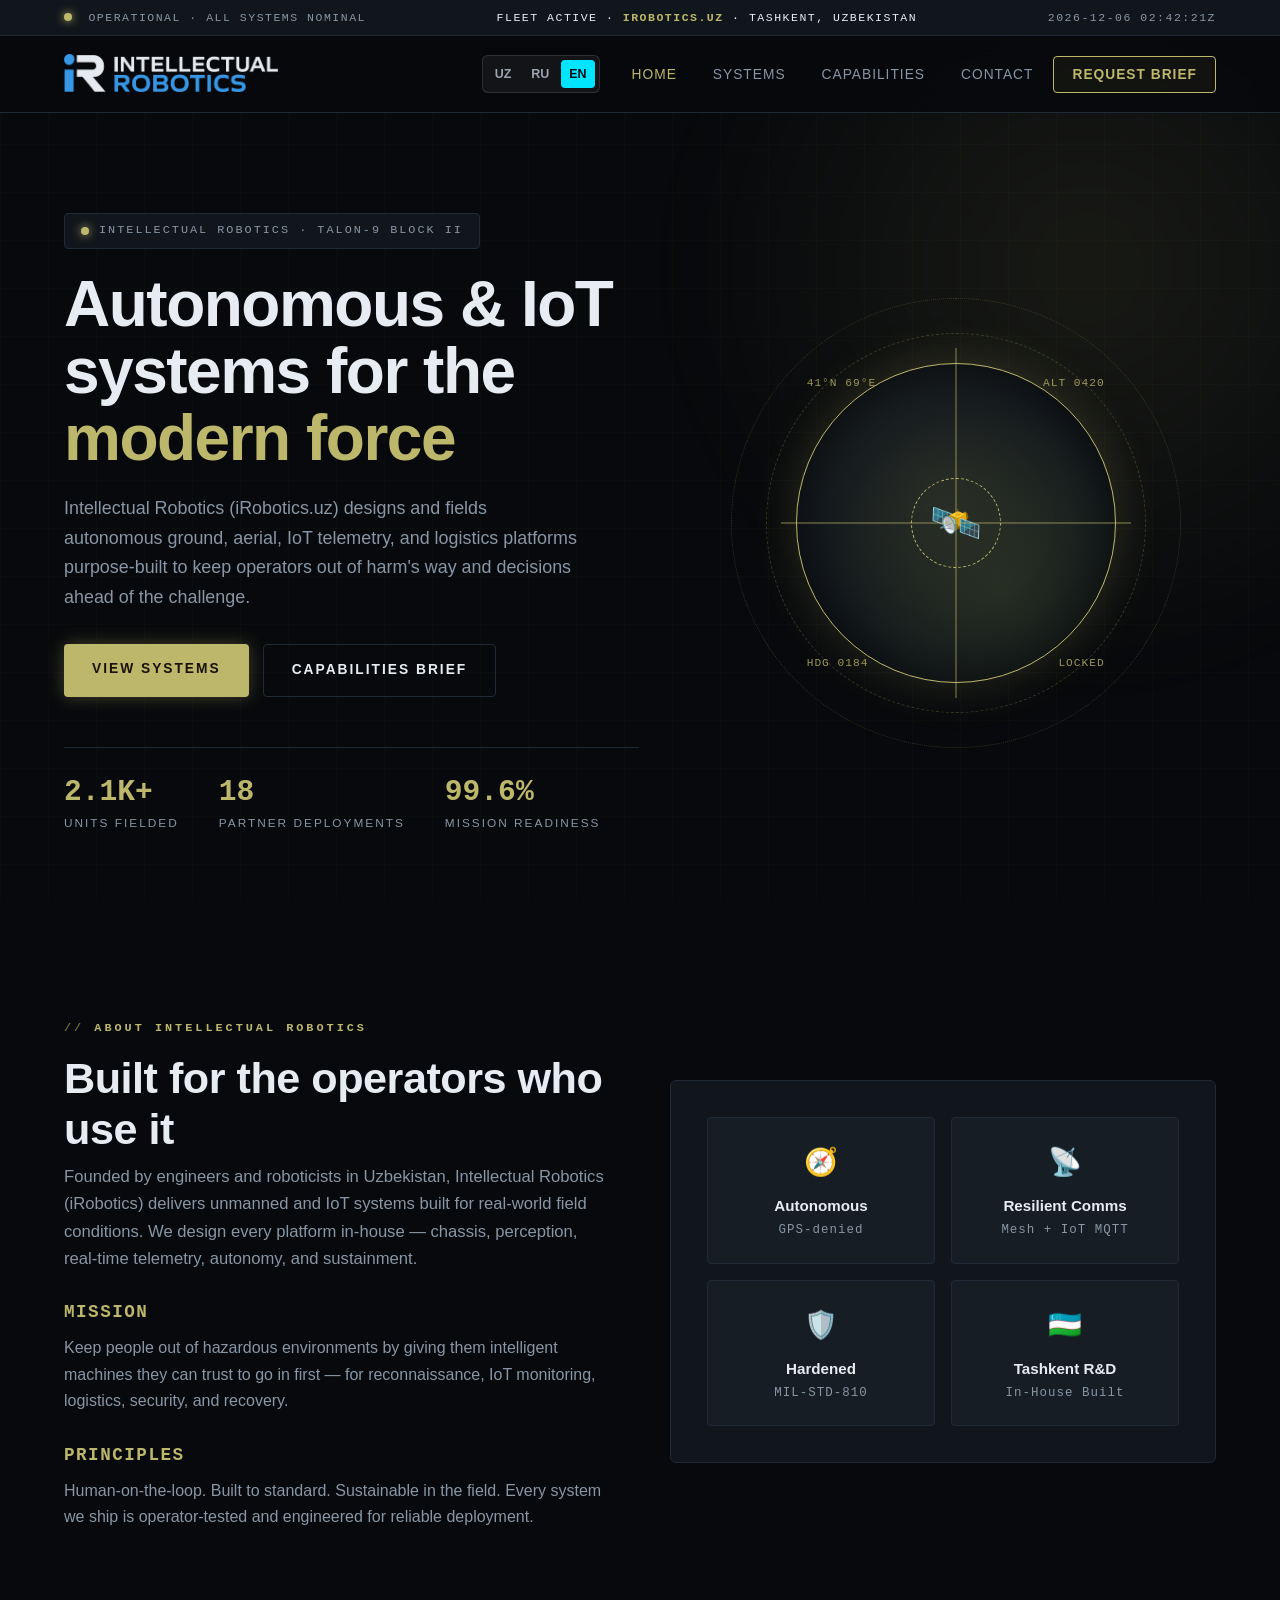
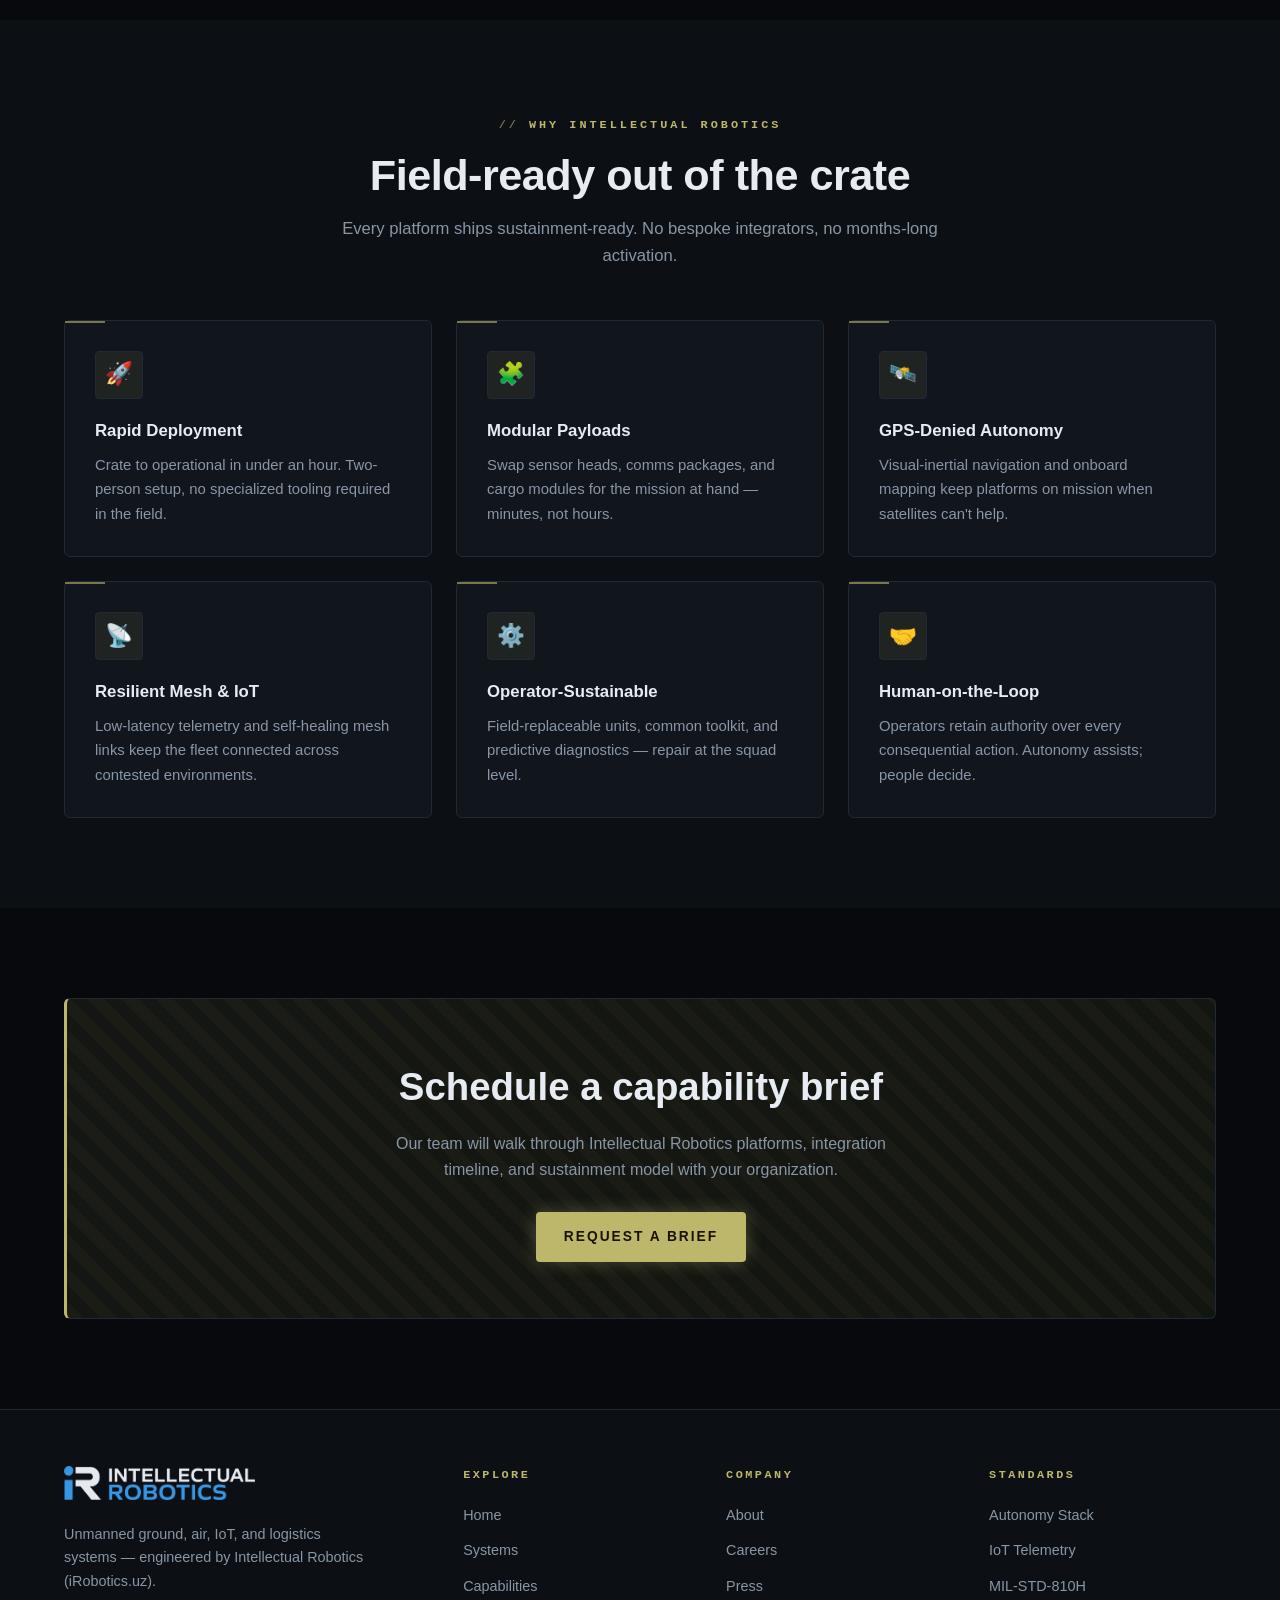
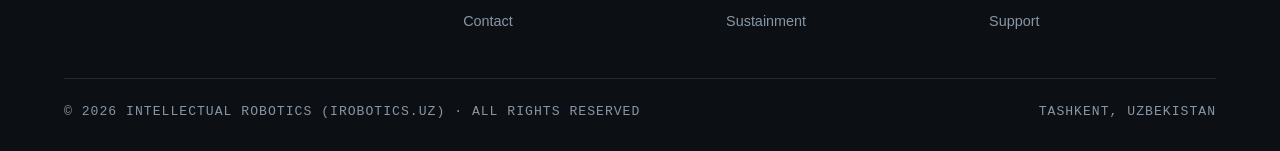
==== commit a2592ba7: "language" ====
--- a/index.html
+++ b/index.html
@@ -41,12 +41,12 @@
 </script>
 </head>
 <body>
-
-<!-- ALERT BAR -->
+  
+<!-- Alert Bar -->
 <div class="alert-bar">
   <div class="container">
-    <span><span class="pulse"></span> OPERATIONAL · ALL SYSTEMS NOMINAL</span>
-    <span class="stat-line">FLEET ACTIVE · <strong>IROBOTICS.UZ</strong> · TASHKENT, UZBEKISTAN</span>
+    <span><span class="pulse"></span> <span data-i18n="alert_status">OPERATIONAL · ALL SYSTEMS NOMINAL</span></span>
+    <span class="stat-line" data-i18n="alert_fleet">FLEET ACTIVE · <strong>IROBOTICS.UZ</strong> · TASHKENT, UZBEKISTAN</span>
     <span data-clock>—</span>
   </div>
 </div>
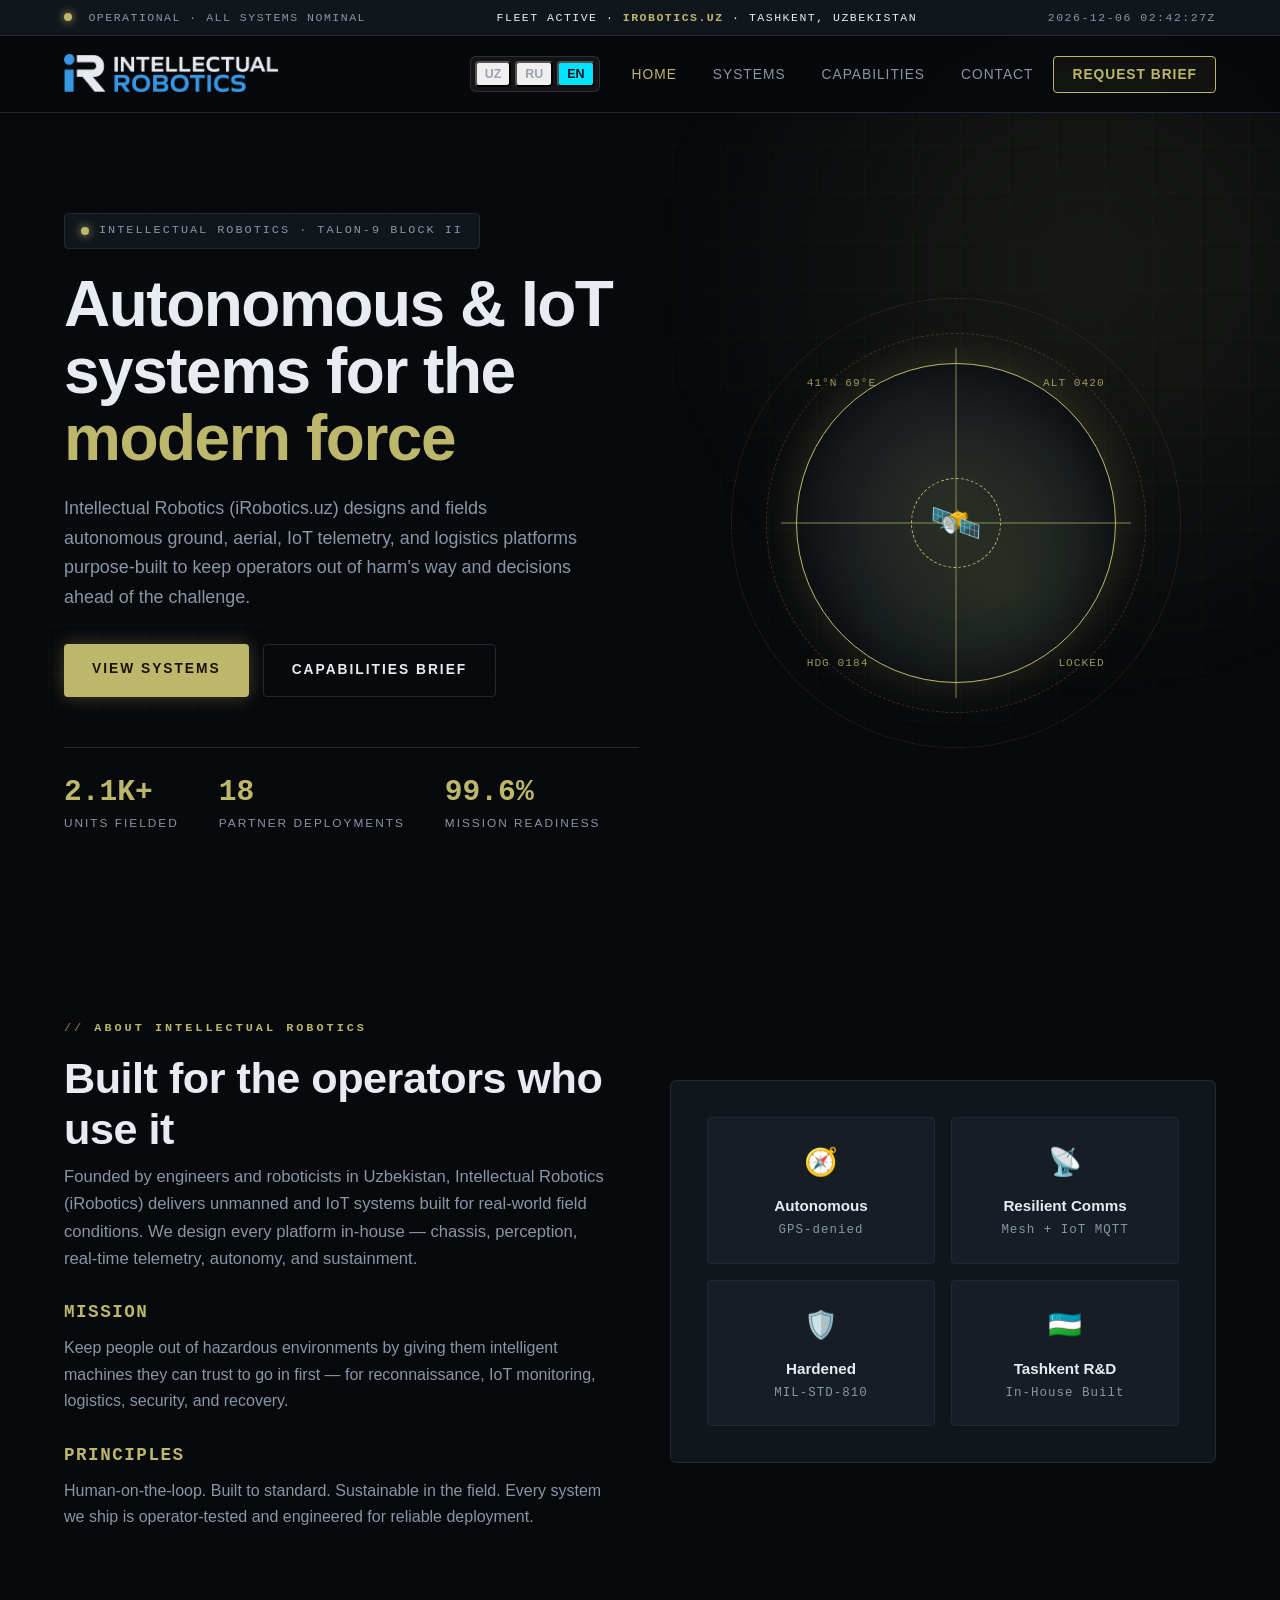
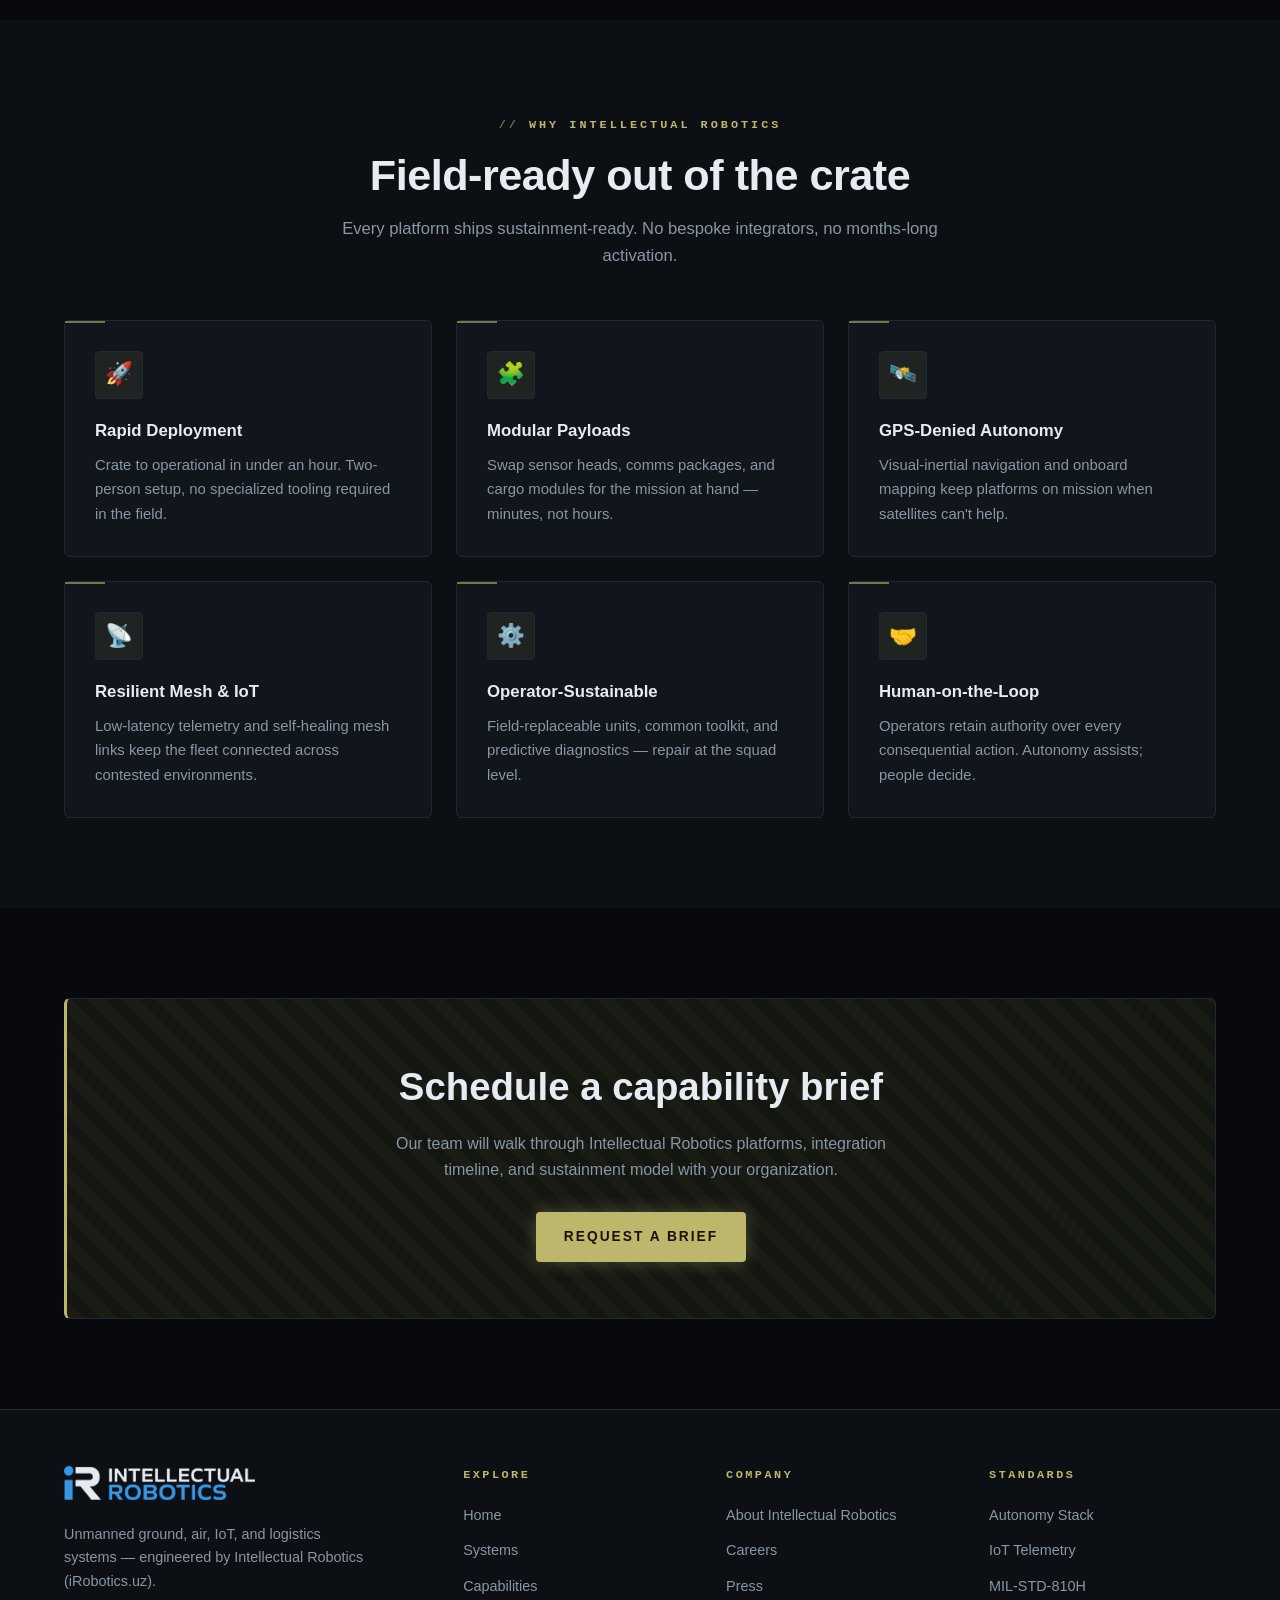
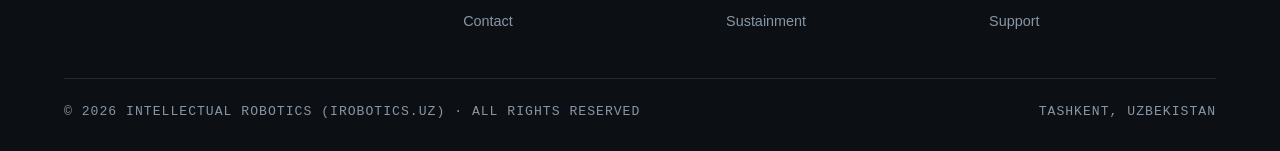
==== commit 0c5407b5: "Add full UZ, RU, and EN translations to index.html and script.js" ====
--- a/index.html
+++ b/index.html
@@ -14,7 +14,7 @@
 <link rel="apple-touch-icon" href="assets/favicon.png" />
 <link rel="stylesheet" href="style.css" />
 
-<!-- Open Graph (Telegram, LinkedIn, WhatsApp link previews) -->
+<!-- Open Graph -->
 <meta property="og:type" content="website" />
 <meta property="og:url" content="https://irobotics.uz/" />
 <meta property="og:site_name" content="Intellectual Robotics" />
@@ -22,8 +22,8 @@
 <meta property="og:description" content="Autonomous ground platforms, smart IoT control systems, and robotics engineering in Uzbekistan." />
 <meta property="og:image" content="https://irobotics.uz/assets/logo-dark.png" />
 
-<!-- Organization Structured Data for Google Search -->
- <meta name="google-site-verification" content="H_Dh1ojMZ9bVuyw36K4FxcfKA67ukcJG_e9ryfA-Ou4" />
+<!-- Google Verification & Structured Data -->
+<meta name="google-site-verification" content="H_Dh1ojMZ9bVuyw36K4FxcfKA67ukcJG_e9ryfA-Ou4" />
 <script type="application/ld+json">
 {
   "@context": "https://schema.org",
@@ -41,8 +41,8 @@
 </script>
 </head>
 <body>
-  
-<!-- Alert Bar -->
+
+<!-- ALERT BAR -->
 <div class="alert-bar">
   <div class="container">
     <span><span class="pulse"></span> <span data-i18n="alert_status">OPERATIONAL · ALL SYSTEMS NOMINAL</span></span>
@@ -58,17 +58,17 @@
       <img src="assets/logo-dark.png" alt="Intellectual Robotics" class="logo-img" width="901" height="160" />
     </a>
     <div class="lang-switch" aria-label="Language selector">
-      <a href="#uz" class="lang-btn" data-lang="uz">UZ</a>
-      <a href="#ru" class="lang-btn" data-lang="ru">RU</a>
-      <a href="#en" class="lang-btn active" data-lang="en">EN</a>
+      <button class="lang-btn" data-lang="uz">UZ</button>
+      <button class="lang-btn" data-lang="ru">RU</button>
+      <button class="lang-btn active" data-lang="en">EN</button>
     </div>
     <button class="nav-toggle" aria-label="Menu">☰</button>
     <ul class="nav-links">
-      <li><a href="index.html" class="active">Home</a></li>
-      <li><a href="systems.html">Systems</a></li>
-      <li><a href="capabilities.html">Capabilities</a></li>
-      <li><a href="contact.html">Contact</a></li>
-      <li><a href="contact.html" class="nav-cta">Request Brief</a></li>
+      <li><a href="index.html" class="active" data-i18n="nav_home">Home</a></li>
+      <li><a href="systems.html" data-i18n="nav_systems">Systems</a></li>
+      <li><a href="capabilities.html" data-i18n="nav_capabilities">Capabilities</a></li>
+      <li><a href="contact.html" data-i18n="nav_contact">Contact</a></li>
+      <li><a href="contact.html" class="nav-cta" data-i18n="nav_cta">Request Brief</a></li>
     </ul>
   </div>
 </nav>
@@ -77,25 +77,25 @@
 <header class="hero">
   <div class="container hero-grid">
     <div class="hero-copy">
-      <span class="hero-badge"><span class="dot"></span> Intellectual Robotics · TALON-9 Block II</span>
-      <h1>Autonomous &amp; IoT systems for the <span class="accent">modern force</span></h1>
-      <p class="lead">Intellectual Robotics (iRobotics.uz) designs and fields autonomous ground, aerial, IoT telemetry, and logistics platforms purpose-built to keep operators out of harm's way and decisions ahead of the challenge.</p>
+      <span class="hero-badge"><span class="dot"></span> <span data-i18n="hero_badge">Intellectual Robotics · TALON-9 Block II</span></span>
+      <h1 data-i18n="hero_title">Autonomous &amp; IoT systems for the <span class="accent">modern force</span></h1>
+      <p class="lead" data-i18n="hero_lead">Intellectual Robotics (iRobotics.uz) designs and fields autonomous ground, aerial, IoT telemetry, and logistics platforms purpose-built to keep operators out of harm's way and decisions ahead of the challenge.</p>
       <div class="hero-actions">
-        <a href="systems.html" class="btn btn-primary">View Systems</a>
-        <a href="capabilities.html" class="btn btn-ghost">Capabilities Brief</a>
+        <a href="systems.html" class="btn btn-primary" data-i18n="btn_systems">View Systems</a>
+        <a href="capabilities.html" class="btn btn-ghost" data-i18n="btn_capabilities">Capabilities Brief</a>
       </div>
       <div class="hero-stats">
         <div class="stat">
           <div class="num"><span data-count="2.1" data-suffix="K+">0</span></div>
-          <div class="label">Units fielded</div>
+          <div class="label" data-i18n="stat_units">Units fielded</div>
         </div>
         <div class="stat">
           <div class="num"><span data-count="18" data-suffix="">0</span></div>
-          <div class="label">Partner deployments</div>
+          <div class="label" data-i18n="stat_partners">Partner deployments</div>
         </div>
         <div class="stat">
           <div class="num"><span data-count="99.6" data-suffix="%">0</span></div>
-          <div class="label">Mission readiness</div>
+          <div class="label" data-i18n="stat_readiness">Mission readiness</div>
         </div>
       </div>
     </div>
@@ -117,34 +117,34 @@
 <section id="about">
   <div class="container about-grid">
     <div class="about-text reveal">
-      <span class="eyebrow">About Intellectual Robotics</span>
-      <h2 class="section-title">Built for the operators who use it</h2>
-      <p class="section-intro">Founded by engineers and roboticists in Uzbekistan, Intellectual Robotics (iRobotics) delivers unmanned and IoT systems built for real-world field conditions. We design every platform in-house — chassis, perception, real-time telemetry, autonomy, and sustainment.</p>
-      <h3>Mission</h3>
-      <p>Keep people out of hazardous environments by giving them intelligent machines they can trust to go in first — for reconnaissance, IoT monitoring, logistics, security, and recovery.</p>
-      <h3>Principles</h3>
-      <p>Human-on-the-loop. Built to standard. Sustainable in the field. Every system we ship is operator-tested and engineered for reliable deployment.</p>
+      <span class="eyebrow" data-i18n="about_eyebrow">About Intellectual Robotics</span>
+      <h2 class="section-title" data-i18n="about_title">Built for the operators who use it</h2>
+      <p class="section-intro" data-i18n="about_intro">Founded by engineers and roboticists in Uzbekistan, Intellectual Robotics (iRobotics) delivers unmanned and IoT systems built for real-world field conditions. We design every platform in-house — chassis, perception, real-time telemetry, autonomy, and sustainment.</p>
+      <h3 data-i18n="mission_title">Mission</h3>
+      <p data-i18n="mission_desc">Keep people out of hazardous environments by giving them intelligent machines they can trust to go in first — for reconnaissance, IoT monitoring, logistics, security, and recovery.</p>
+      <h3 data-i18n="principles_title">Principles</h3>
+      <p data-i18n="principles_desc">Human-on-the-loop. Built to standard. Sustainable in the field. Every system we ship is operator-tested and engineered for reliable deployment.</p>
     </div>
     <div class="about-visual reveal">
       <div class="about-cell">
         <div class="ico">🧭</div>
-        <div class="t">Autonomous</div>
-        <div class="d">GPS-denied</div>
+        <div class="t" data-i18n="cell1_title">Autonomous</div>
+        <div class="d" data-i18n="cell1_sub">GPS-denied</div>
       </div>
       <div class="about-cell">
         <div class="ico">📡</div>
-        <div class="t">Resilient Comms</div>
-        <div class="d">Mesh + IoT MQTT</div>
+        <div class="t" data-i18n="cell2_title">Resilient Comms</div>
+        <div class="d" data-i18n="cell2_sub">Mesh + IoT MQTT</div>
       </div>
       <div class="about-cell">
         <div class="ico">🛡️</div>
-        <div class="t">Hardened</div>
-        <div class="d">MIL-STD-810</div>
+        <div class="t" data-i18n="cell3_title">Hardened</div>
+        <div class="d" data-i18n="cell3_sub">MIL-STD-810</div>
       </div>
       <div class="about-cell">
         <div class="ico">🇺🇿</div>
-        <div class="t">Tashkent R&amp;D</div>
-        <div class="d">In-House Built</div>
+        <div class="t" data-i18n="cell4_title">Tashkent R&amp;D</div>
+        <div class="d" data-i18n="cell4_sub">In-House Built</div>
       </div>
     </div>
   </div>
@@ -154,40 +154,40 @@
 <section id="why" style="background:var(--bg-2);">
   <div class="container">
     <div class="section-head center reveal">
-      <span class="eyebrow">Why Intellectual Robotics</span>
-      <h2 class="section-title">Field-ready out of the crate</h2>
-      <p class="section-intro">Every platform ships sustainment-ready. No bespoke integrators, no months-long activation.</p>
+      <span class="eyebrow" data-i18n="why_eyebrow">Why Intellectual Robotics</span>
+      <h2 class="section-title" data-i18n="why_title">Field-ready out of the crate</h2>
+      <p class="section-intro" data-i18n="why_intro">Every platform ships sustainment-ready. No bespoke integrators, no months-long activation.</p>
     </div>
     <div class="grid grid-3">
       <div class="card reveal">
         <div class="ico">🚀</div>
-        <h3>Rapid Deployment</h3>
-        <p>Crate to operational in under an hour. Two-person setup, no specialized tooling required in the field.</p>
+        <h3 data-i18n="card1_title">Rapid Deployment</h3>
+        <p data-i18n="card1_desc">Crate to operational in under an hour. Two-person setup, no specialized tooling required in the field.</p>
       </div>
       <div class="card reveal">
         <div class="ico">🧩</div>
-        <h3>Modular Payloads</h3>
-        <p>Swap sensor heads, comms packages, and cargo modules for the mission at hand — minutes, not hours.</p>
+        <h3 data-i18n="card2_title">Modular Payloads</h3>
+        <p data-i18n="card2_desc">Swap sensor heads, comms packages, and cargo modules for the mission at hand — minutes, not hours.</p>
       </div>
       <div class="card reveal">
         <div class="ico">🛰️</div>
-        <h3>GPS-Denied Autonomy</h3>
-        <p>Visual-inertial navigation and onboard mapping keep platforms on mission when satellites can't help.</p>
+        <h3 data-i18n="card3_title">GPS-Denied Autonomy</h3>
+        <p data-i18n="card3_desc">Visual-inertial navigation and onboard mapping keep platforms on mission when satellites can't help.</p>
       </div>
       <div class="card reveal">
         <div class="ico">📡</div>
-        <h3>Resilient Mesh &amp; IoT</h3>
-        <p>Low-latency telemetry and self-healing mesh links keep the fleet connected across contested environments.</p>
+        <h3 data-i18n="card4_title">Resilient Mesh &amp; IoT</h3>
+        <p data-i18n="card4_desc">Low-latency telemetry and self-healing mesh links keep the fleet connected across contested environments.</p>
       </div>
       <div class="card reveal">
         <div class="ico">⚙️</div>
-        <h3>Operator-Sustainable</h3>
-        <p>Field-replaceable units, common toolkit, and predictive diagnostics — repair at the squad level.</p>
+        <h3 data-i18n="card5_title">Operator-Sustainable</h3>
+        <p data-i18n="card5_desc">Field-replaceable units, common toolkit, and predictive diagnostics — repair at the squad level.</p>
       </div>
       <div class="card reveal">
         <div class="ico">🤝</div>
-        <h3>Human-on-the-Loop</h3>
-        <p>Operators retain authority over every consequential action. Autonomy assists; people decide.</p>
+        <h3 data-i18n="card6_title">Human-on-the-Loop</h3>
+        <p data-i18n="card6_desc">Operators retain authority over every consequential action. Autonomy assists; people decide.</p>
       </div>
     </div>
   </div>
@@ -197,9 +197,9 @@
 <section id="cta">
   <div class="container">
     <div class="cta-strip reveal">
-      <h2>Schedule a capability brief</h2>
-      <p>Our team will walk through Intellectual Robotics platforms, integration timeline, and sustainment model with your organization.</p>
-      <a href="contact.html" class="btn btn-primary">Request a Brief</a>
+      <h2 data-i18n="cta_title">Schedule a capability brief</h2>
+      <p data-i18n="cta_desc">Our team will walk through Intellectual Robotics platforms, integration timeline, and sustainment model with your organization.</p>
+      <a href="contact.html" class="btn btn-primary" data-i18n="cta_btn">Request a Brief</a>
     </div>
   </div>
 </section>
@@ -212,39 +212,39 @@
         <a href="index.html" class="logo" aria-label="Intellectual Robotics — home">
           <img src="assets/logo-dark.png" alt="Intellectual Robotics" class="logo-img" width="901" height="160" />
         </a>
-        <p class="tag">Unmanned ground, air, IoT, and logistics systems — engineered by Intellectual Robotics (iRobotics.uz).</p>
-      </div>
-      <div>
-        <h4>Explore</h4>
+        <p class="tag" data-i18n="footer_tag">Unmanned ground, air, IoT, and logistics systems — engineered by Intellectual Robotics (iRobotics.uz).</p>
+      </div>
+      <div>
+        <h4 data-i18n="footer_explore">Explore</h4>
         <ul>
-          <li><a href="index.html">Home</a></li>
-          <li><a href="systems.html">Systems</a></li>
-          <li><a href="capabilities.html">Capabilities</a></li>
-          <li><a href="contact.html">Contact</a></li>
+          <li><a href="index.html" data-i18n="nav_home">Home</a></li>
+          <li><a href="systems.html" data-i18n="nav_systems">Systems</a></li>
+          <li><a href="capabilities.html" data-i18n="nav_capabilities">Capabilities</a></li>
+          <li><a href="contact.html" data-i18n="nav_contact">Contact</a></li>
         </ul>
       </div>
       <div>
-        <h4>Company</h4>
+        <h4 data-i18n="footer_company">Company</h4>
         <ul>
-          <li><a href="#about">About</a></li>
-          <li><a href="contact.html">Careers</a></li>
-          <li><a href="contact.html">Press</a></li>
-          <li><a href="contact.html">Sustainment</a></li>
+          <li><a href="#about" data-i18n="about_eyebrow">About</a></li>
+          <li><a href="contact.html" data-i18n="footer_careers">Careers</a></li>
+          <li><a href="contact.html" data-i18n="footer_press">Press</a></li>
+          <li><a href="contact.html" data-i18n="footer_sustainment">Sustainment</a></li>
         </ul>
       </div>
       <div>
-        <h4>Standards</h4>
+        <h4 data-i18n="footer_standards">Standards</h4>
         <ul>
-          <li><a href="capabilities.html">Autonomy Stack</a></li>
-          <li><a href="capabilities.html">IoT Telemetry</a></li>
-          <li><a href="capabilities.html">MIL-STD-810H</a></li>
-          <li><a href="contact.html">Support</a></li>
+          <li><a href="capabilities.html" data-i18n="std_autonomy">Autonomy Stack</a></li>
+          <li><a href="capabilities.html" data-i18n="std_iot">IoT Telemetry</a></li>
+          <li><a href="capabilities.html" data-i18n="std_mil">MIL-STD-810H</a></li>
+          <li><a href="contact.html" data-i18n="std_support">Support</a></li>
         </ul>
       </div>
     </div>
     <div class="footer-bottom">
       <span>© <span data-year>2026</span> INTELLECTUAL ROBOTICS (IROBOTICS.UZ) · ALL RIGHTS RESERVED</span>
-      <span>TASHKENT, UZBEKISTAN</span>
+      <span data-i18n="footer_location">TASHKENT, UZBEKISTAN</span>
     </div>
   </div>
 </footer>
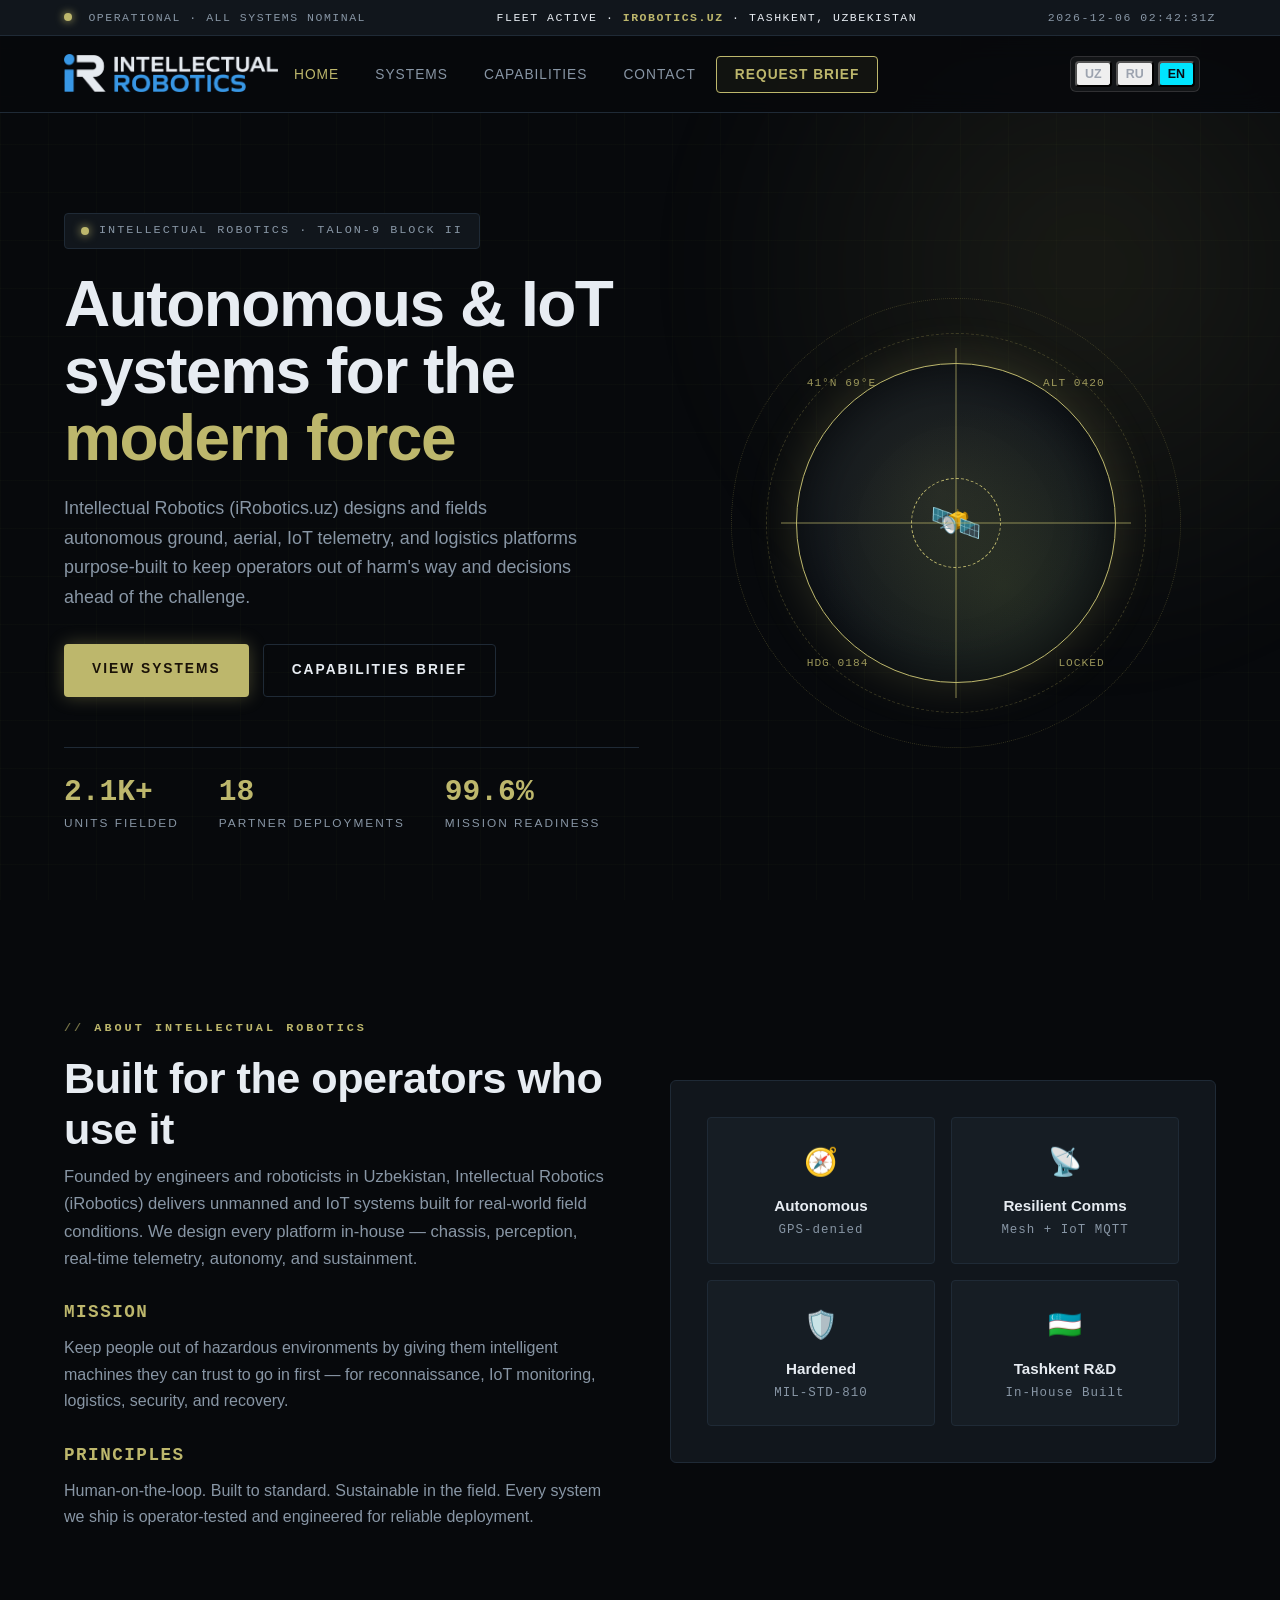
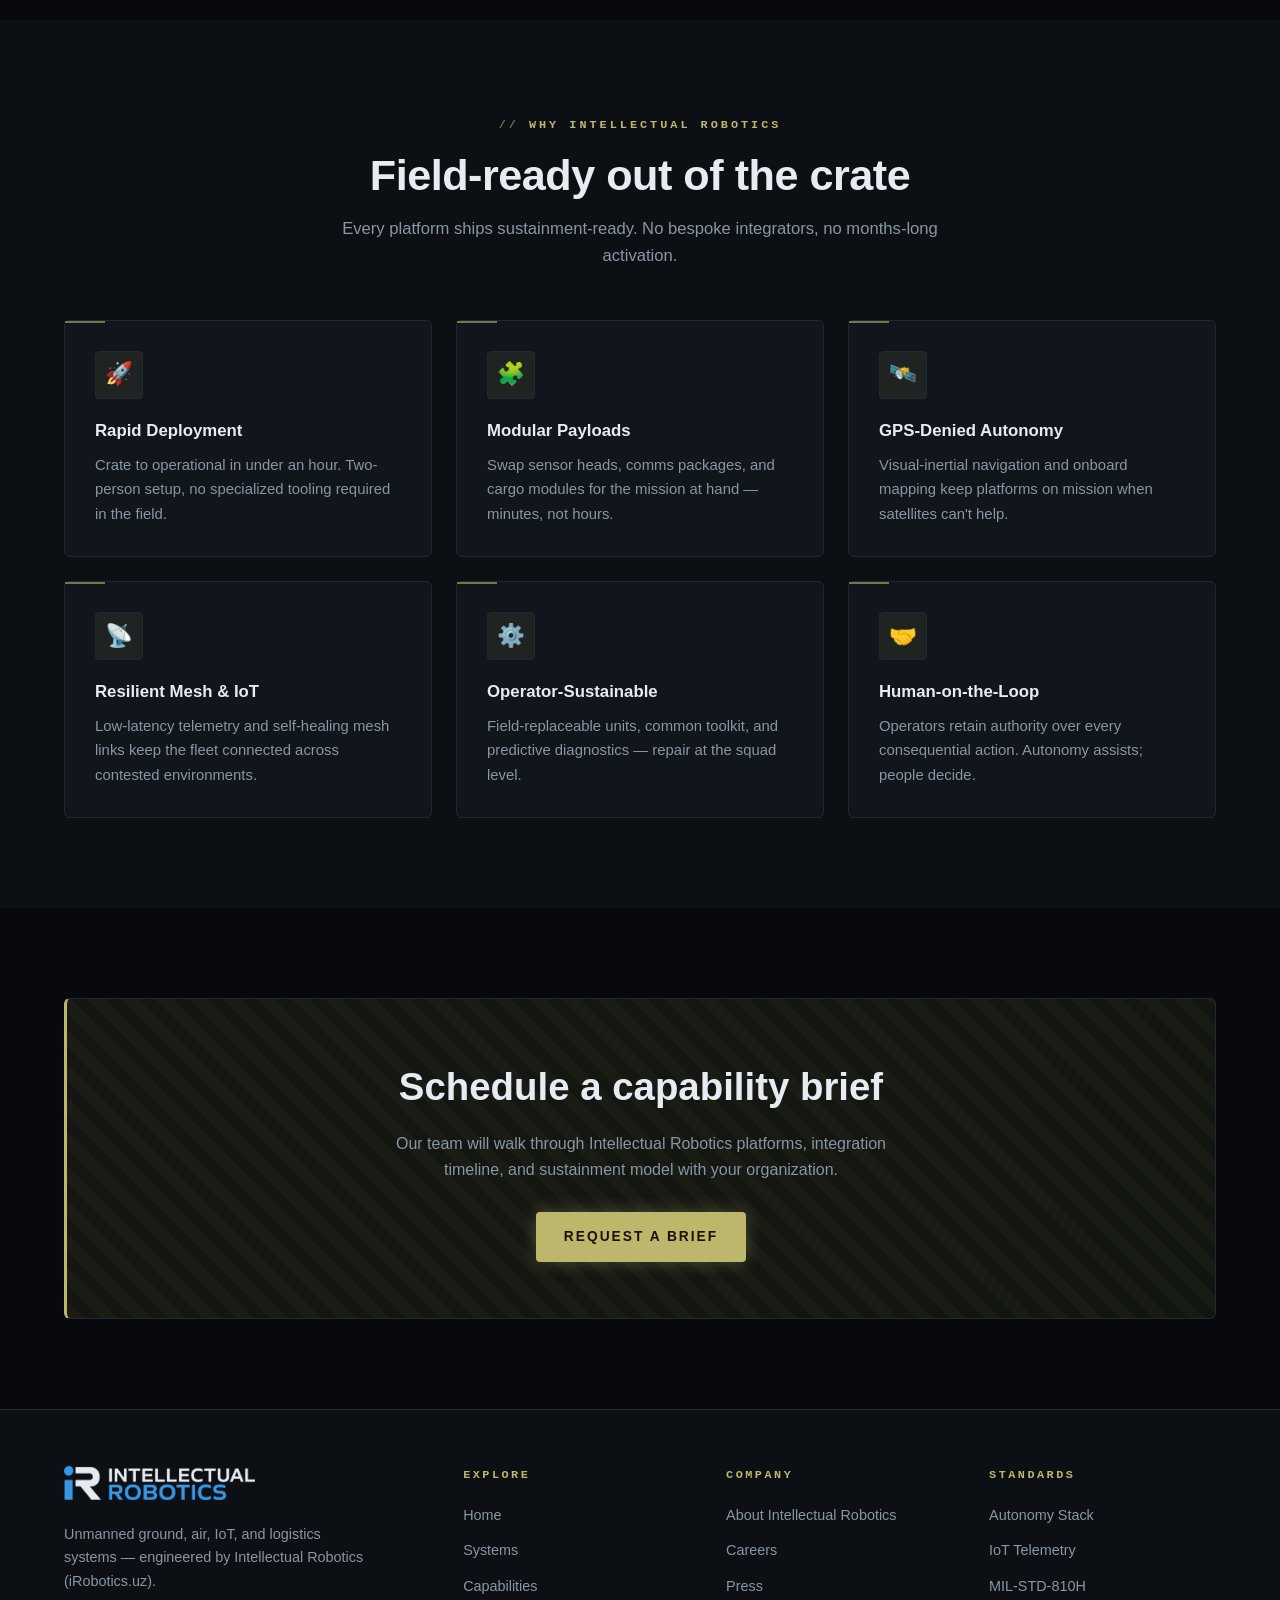
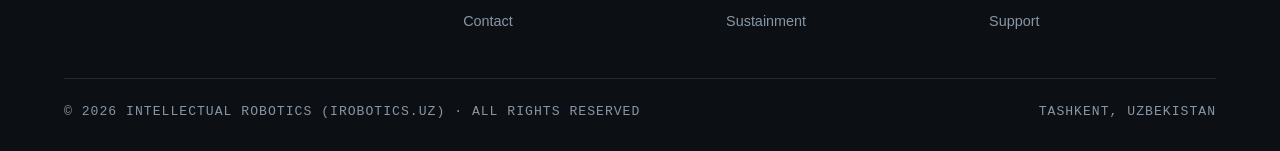
==== commit 4e30b567: "fix" ====
--- a/index.html
+++ b/index.html
@@ -57,11 +57,6 @@
     <a href="index.html" class="logo" aria-label="Intellectual Robotics — home">
       <img src="assets/logo-dark.png" alt="Intellectual Robotics" class="logo-img" width="901" height="160" />
     </a>
-    <div class="lang-switch" aria-label="Language selector">
-      <button class="lang-btn" data-lang="uz">UZ</button>
-      <button class="lang-btn" data-lang="ru">RU</button>
-      <button class="lang-btn active" data-lang="en">EN</button>
-    </div>
     <button class="nav-toggle" aria-label="Menu">☰</button>
     <ul class="nav-links">
       <li><a href="index.html" class="active" data-i18n="nav_home">Home</a></li>
@@ -70,6 +65,11 @@
       <li><a href="contact.html" data-i18n="nav_contact">Contact</a></li>
       <li><a href="contact.html" class="nav-cta" data-i18n="nav_cta">Request Brief</a></li>
     </ul>
+    <div class="lang-switch" aria-label="Language selector">
+      <button class="lang-btn" data-lang="uz">UZ</button>
+      <button class="lang-btn" data-lang="ru">RU</button>
+      <button class="lang-btn active" data-lang="en">EN</button>
+    </div>
   </div>
 </nav>
 
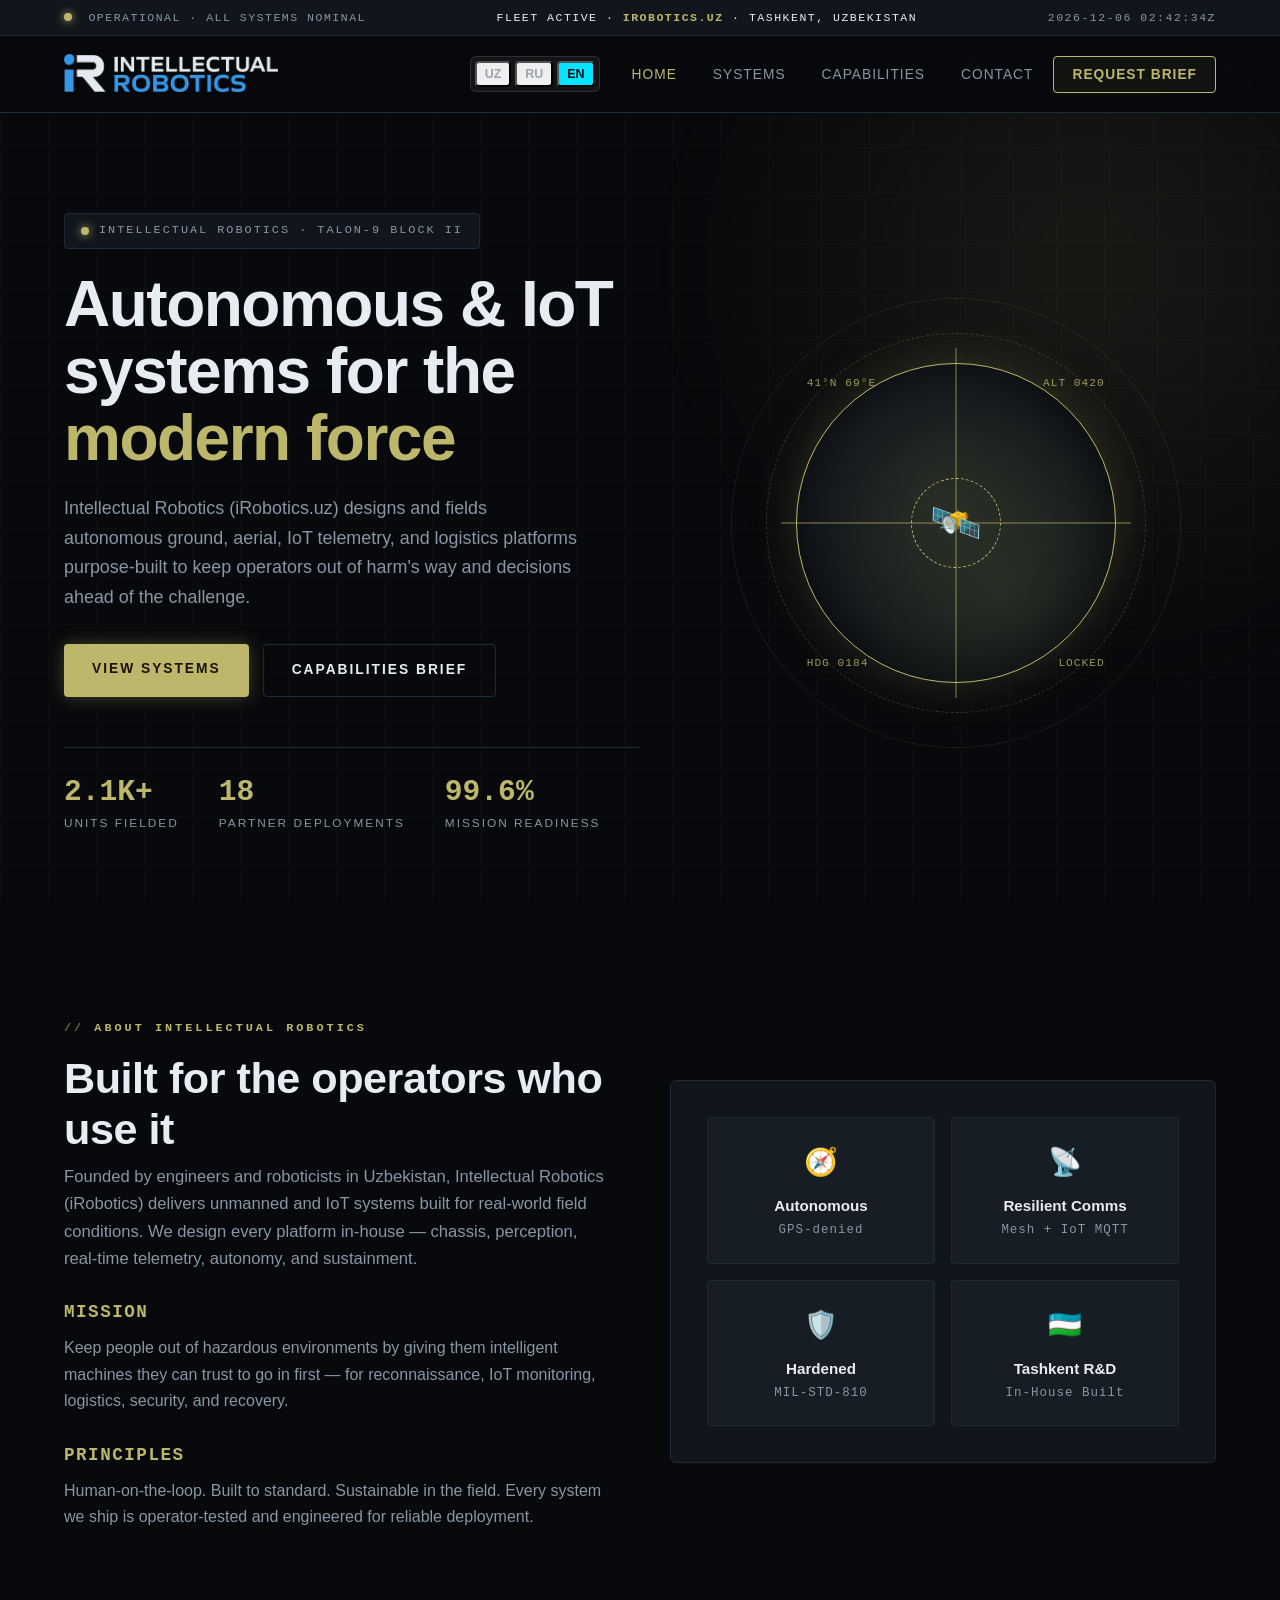
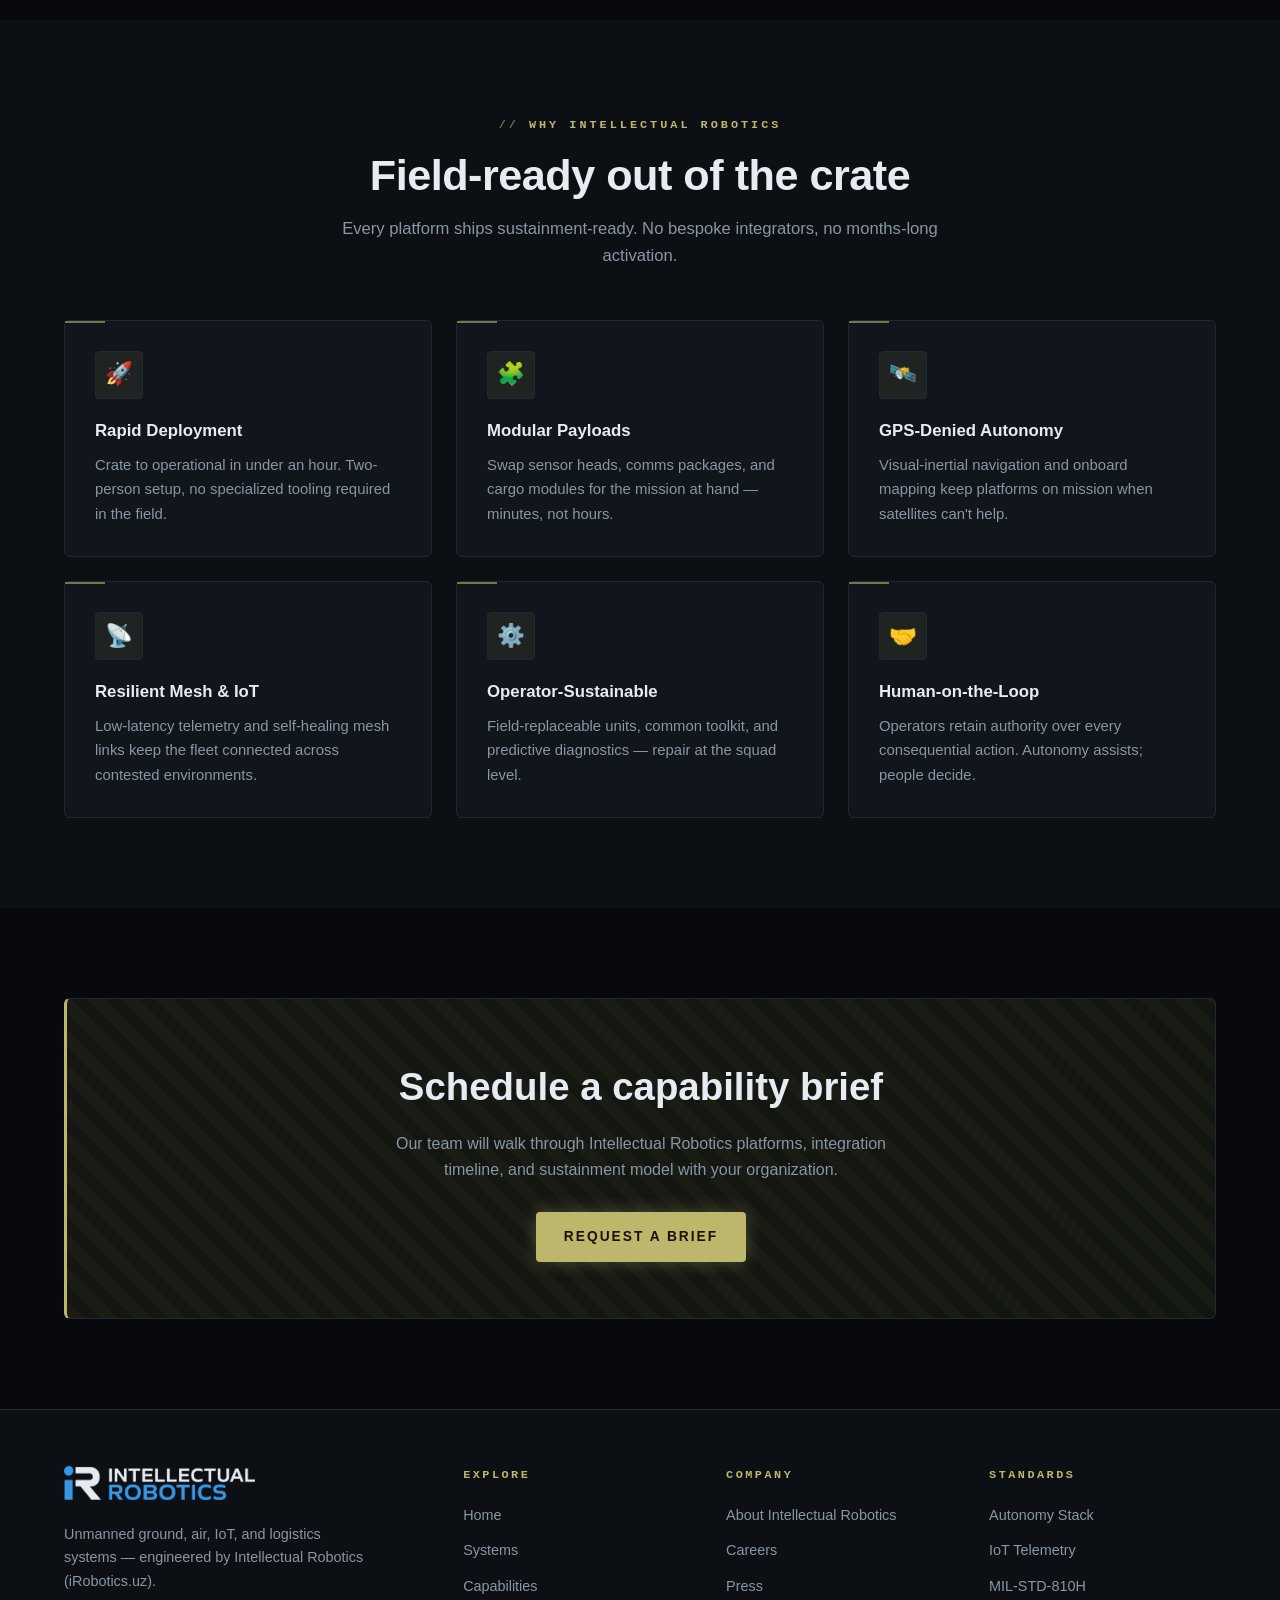
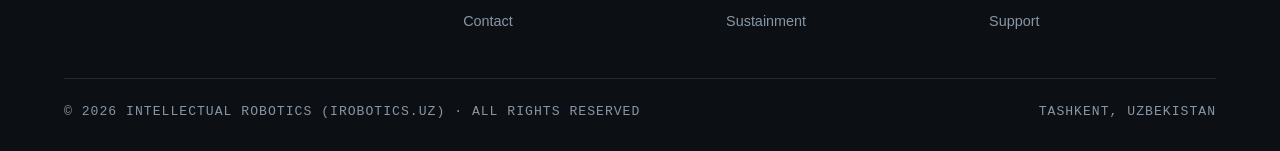
==== commit cae1a967: "fix" ====
--- a/index.html
+++ b/index.html
@@ -57,6 +57,11 @@
     <a href="index.html" class="logo" aria-label="Intellectual Robotics — home">
       <img src="assets/logo-dark.png" alt="Intellectual Robotics" class="logo-img" width="901" height="160" />
     </a>
+    <div class="lang-switch" aria-label="Language selector">
+      <button class="lang-btn" data-lang="uz">UZ</button>
+      <button class="lang-btn" data-lang="ru">RU</button>
+      <button class="lang-btn active" data-lang="en">EN</button>
+    </div>
     <button class="nav-toggle" aria-label="Menu">☰</button>
     <ul class="nav-links">
       <li><a href="index.html" class="active" data-i18n="nav_home">Home</a></li>
@@ -65,11 +70,6 @@
       <li><a href="contact.html" data-i18n="nav_contact">Contact</a></li>
       <li><a href="contact.html" class="nav-cta" data-i18n="nav_cta">Request Brief</a></li>
     </ul>
-    <div class="lang-switch" aria-label="Language selector">
-      <button class="lang-btn" data-lang="uz">UZ</button>
-      <button class="lang-btn" data-lang="ru">RU</button>
-      <button class="lang-btn active" data-lang="en">EN</button>
-    </div>
   </div>
 </nav>
 
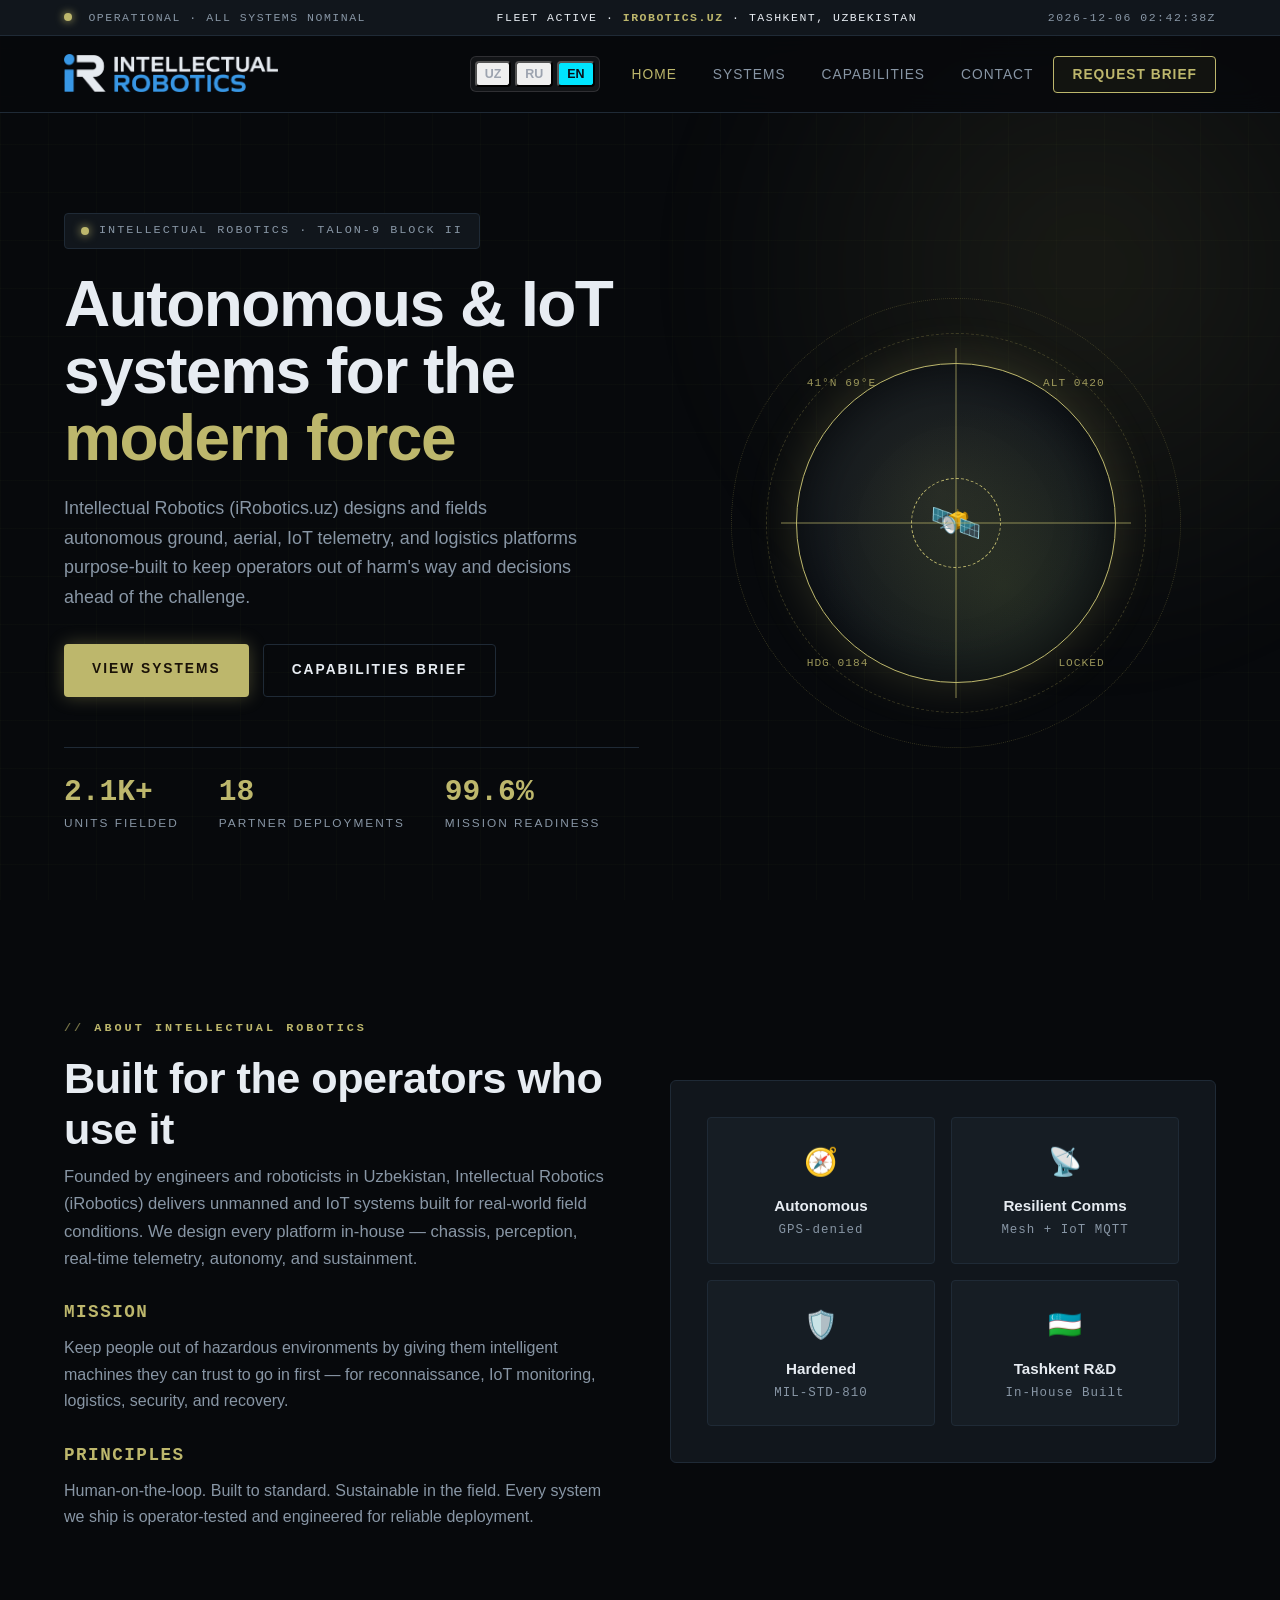
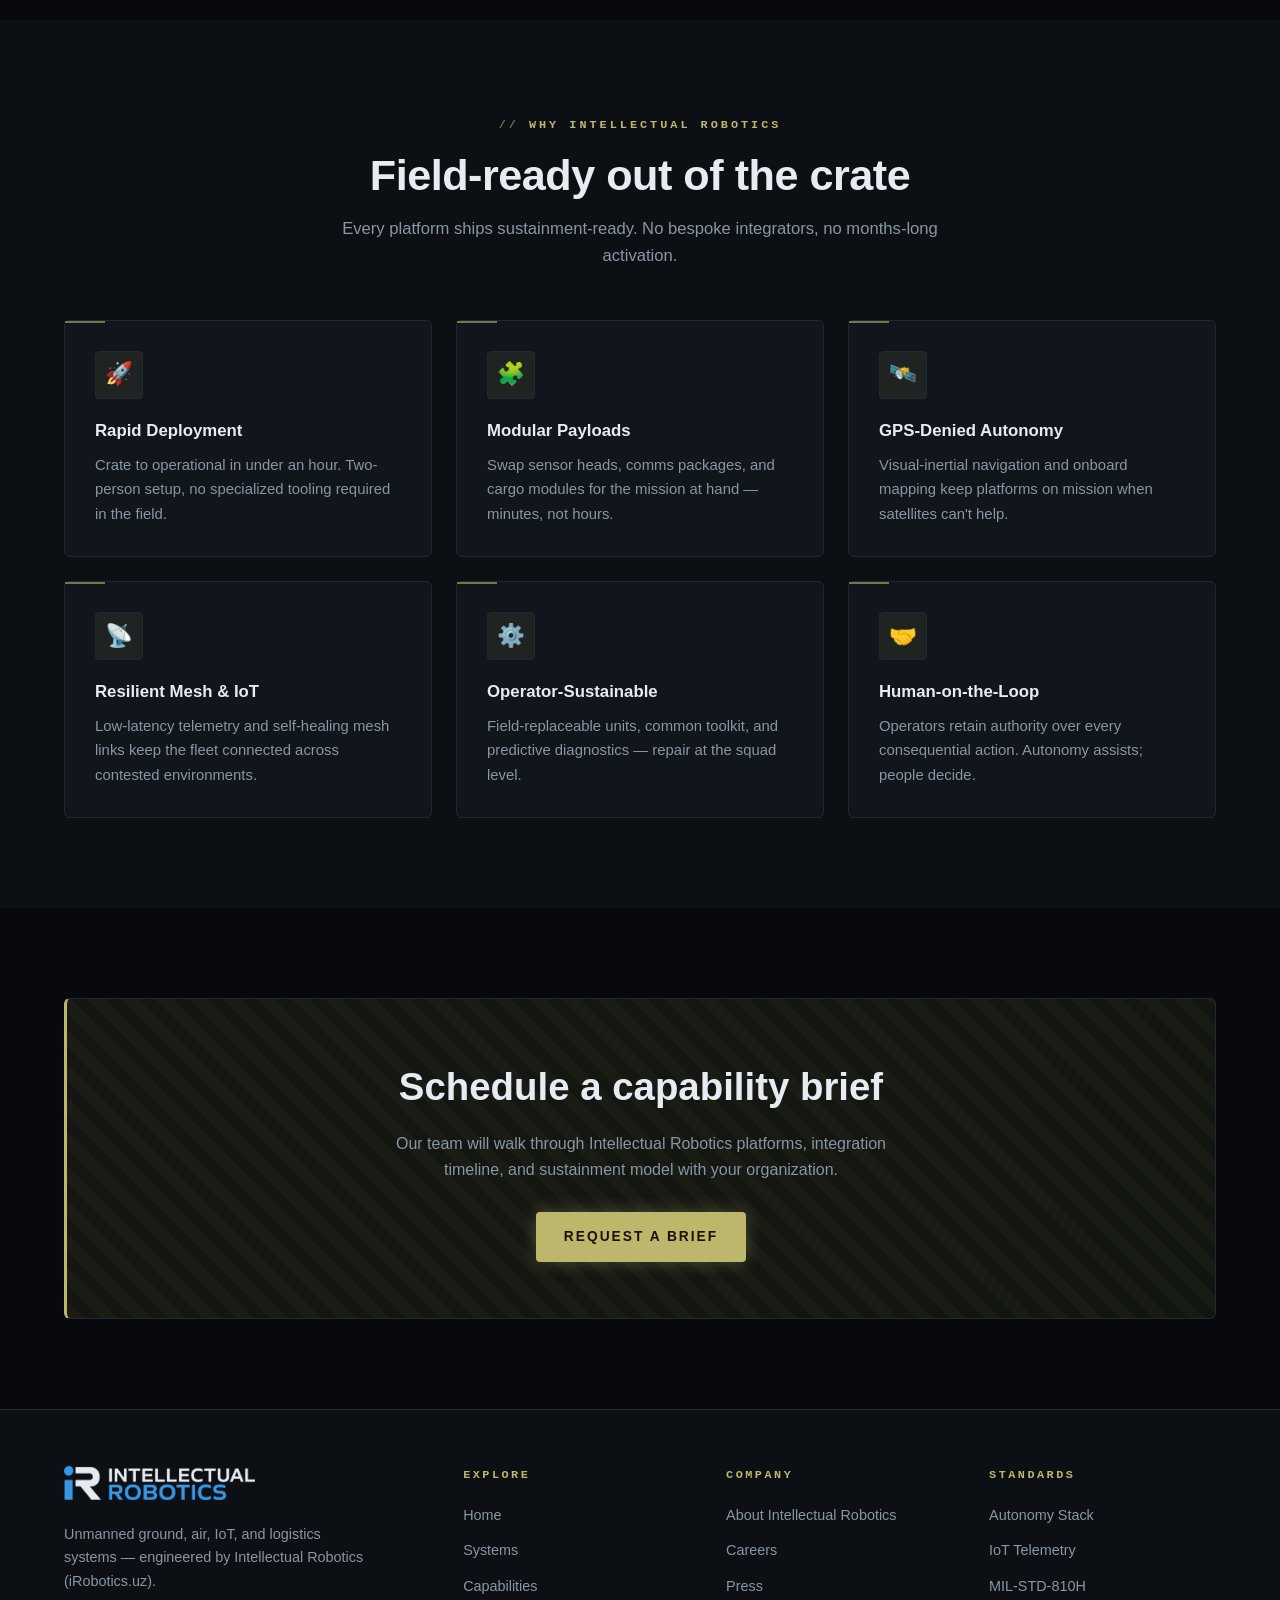
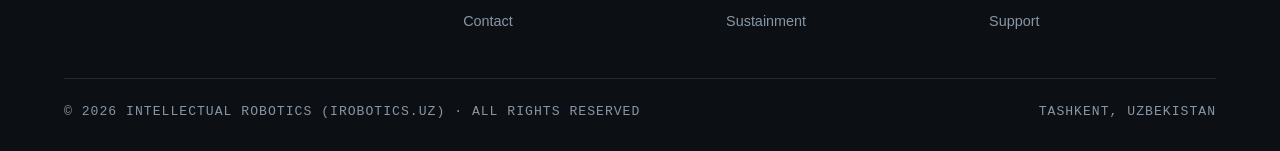
==== commit 76d3aea8: "Add Google Search compliant square iR favicons" ====
--- a/index.html
+++ b/index.html
@@ -9,9 +9,12 @@
 <link rel="canonical" href="https://irobotics.uz/" />
 
 <!-- Favicons & Styles -->
-<link rel="icon" type="image/png" sizes="32x32" href="assets/favicon-32.png" />
-<link rel="icon" type="image/png" sizes="180x180" href="assets/favicon.png" />
-<link rel="apple-touch-icon" href="assets/favicon.png" />
+<link rel="icon" href="/favicon.ico" sizes="any" />
+<link rel="icon" type="image/png" sizes="48x48" href="/assets/favicon-48.png" />
+<link rel="icon" type="image/png" sizes="96x96" href="/assets/favicon-96.png" />
+<link rel="icon" type="image/png" sizes="192x192" href="/assets/favicon-192.png" />
+<link rel="icon" type="image/png" sizes="32x32" href="/assets/favicon-32.png" />
+<link rel="apple-touch-icon" sizes="180x180" href="/assets/favicon.png" />
 <link rel="stylesheet" href="style.css" />
 
 <!-- Open Graph -->
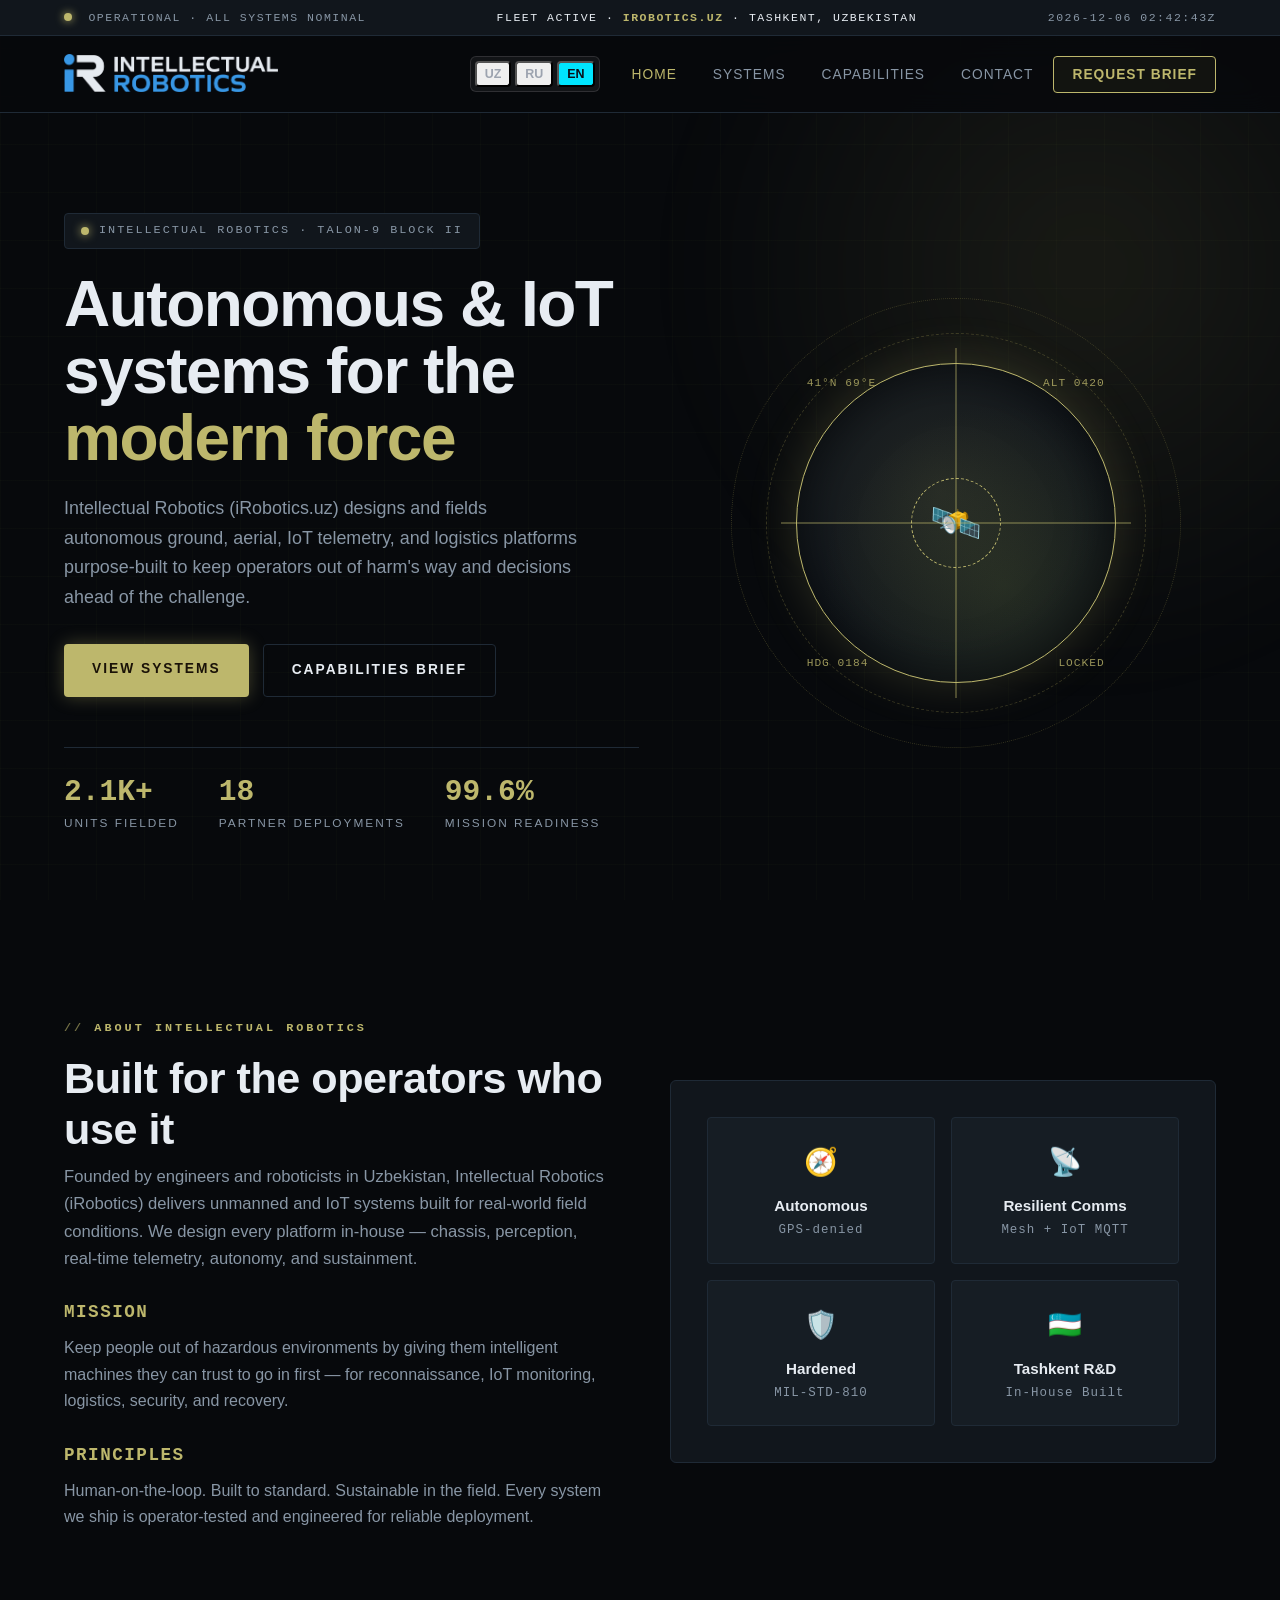
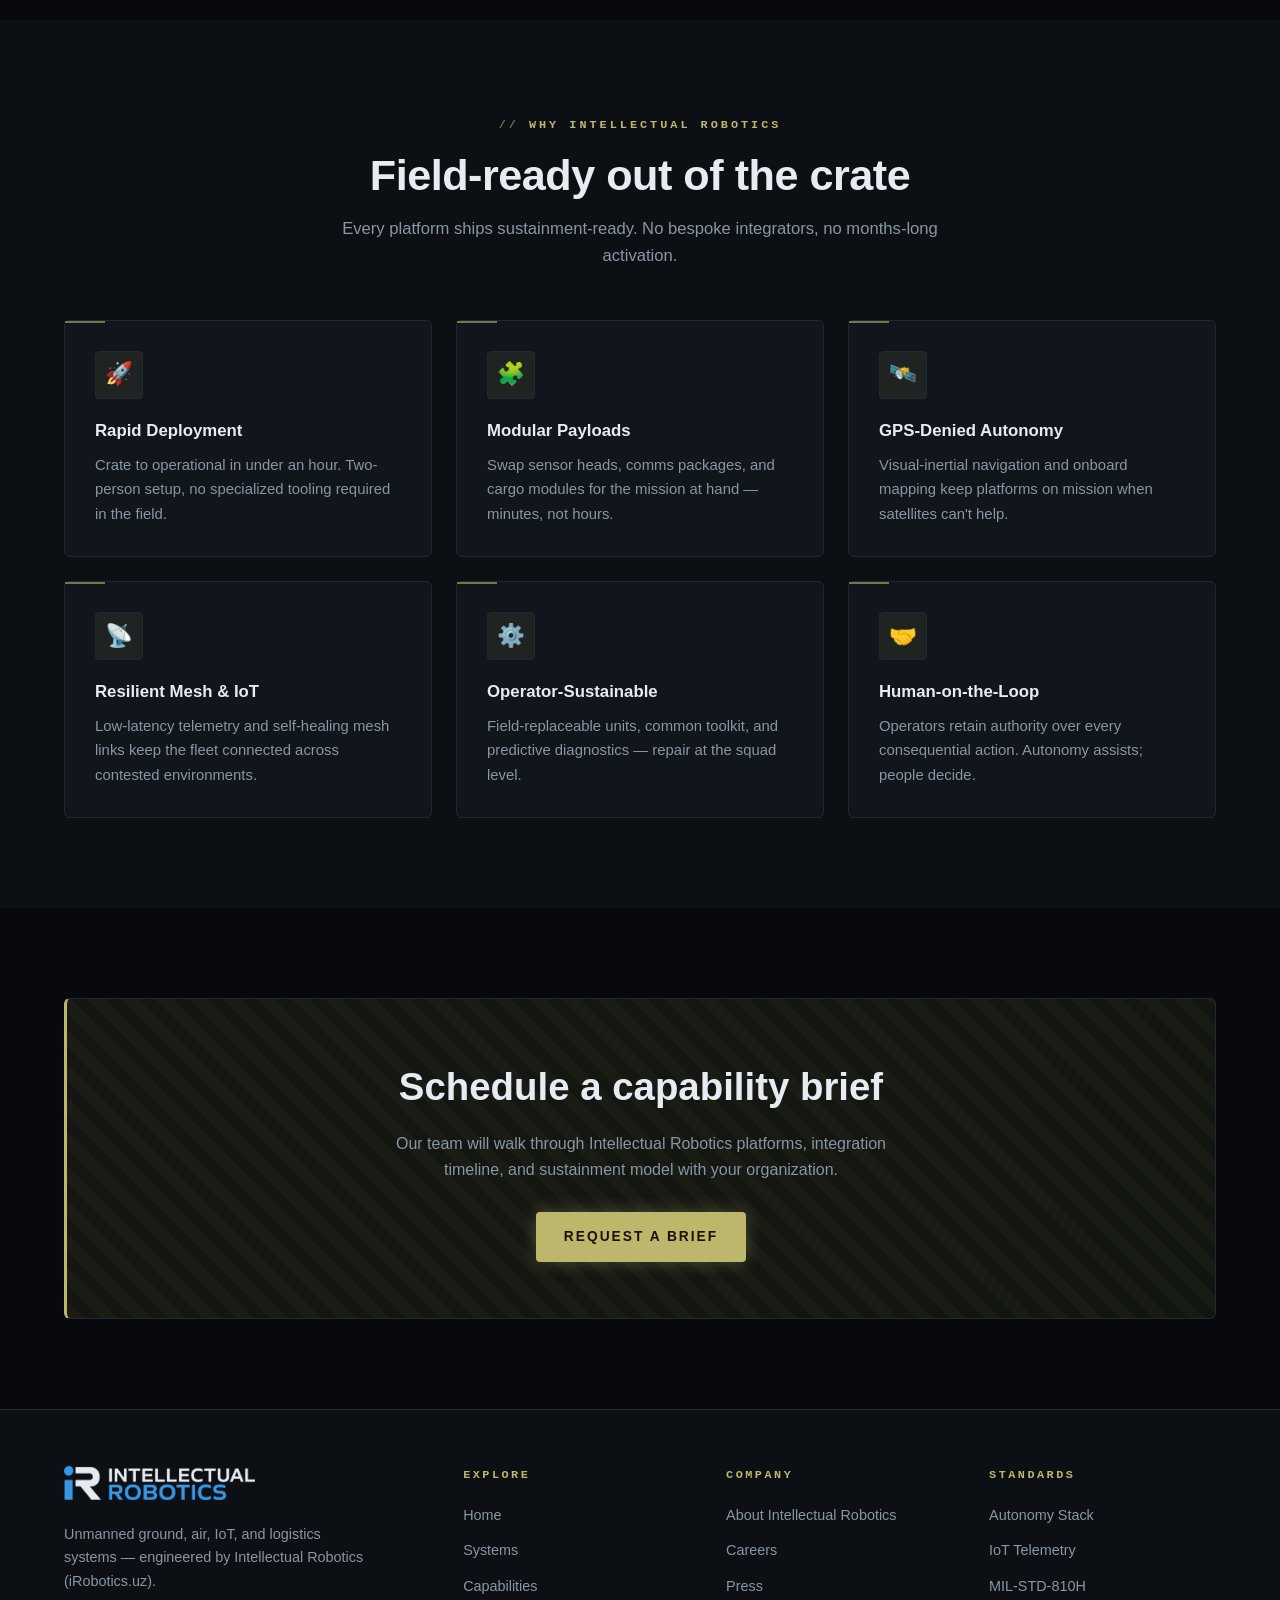
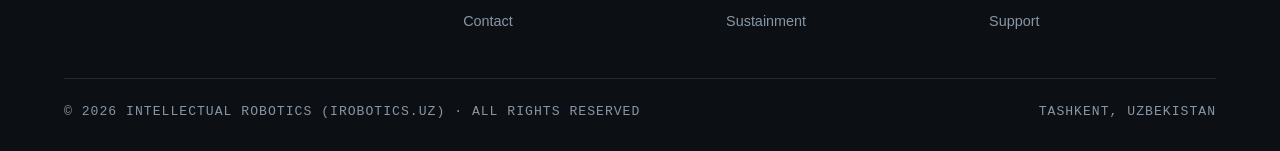
==== commit ee14869a: "Generate and push square iR favicons for Google Search" ====
--- a/index.html
+++ b/index.html
@@ -34,7 +34,7 @@
   "name": "Intellectual Robotics",
   "alternateName": ["iRobotics", "iRobotics.uz"],
   "url": "https://irobotics.uz",
-  "logo": "https://irobotics.uz/assets/logo-dark.png",
+  "logo": "https://irobotics.uz/assets/favicon-192.png",
   "address": {
     "@type": "PostalAddress",
     "addressLocality": "Tashkent",
